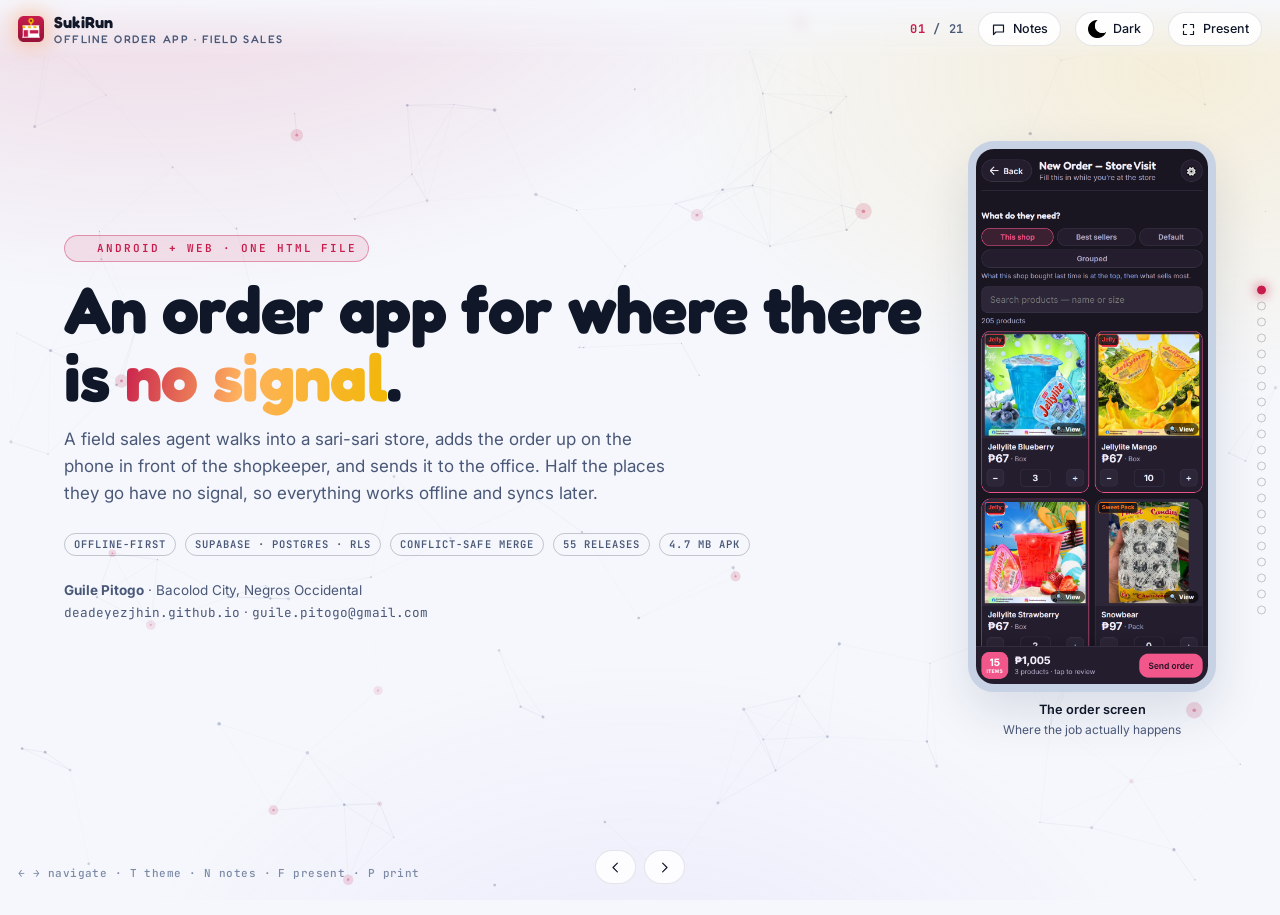
==== sukirun/index.html @ 6ae1b8cf "Add the SukiRun presentation at /sukirun/ 21 slides on the offline-first order app: the problem, eve" ====
<!DOCTYPE html>
<html lang="en" data-theme="dark">
<head>
<meta charset="utf-8">
<meta name="viewport" content="width=device-width, initial-scale=1">
<title>SukiRun — an order app for where there is no signal</title>
<meta name="description" content="An offline-first order-taking app for field sales agents: one HTML file, five roles, Postgres row-level security, conflict-safe sync and a signed Android build. Portfolio presentation by Guile Pitogo.">
<link rel="icon" href="assets/suki-icon.png">
<link rel="preconnect" href="https://fonts.googleapis.com">
<link rel="preconnect" href="https://fonts.gstatic.com" crossorigin>
<link href="https://fonts.googleapis.com/css2?family=Inter:wght@300;400;500;600;700;800&family=Fredoka:wght@400;500;600;700&family=JetBrains+Mono:wght@400;600&display=swap" rel="stylesheet">
<link rel="stylesheet" href="deck.css?v=4">
</head>
<body>

<canvas id="stars"></canvas>
<div class="bg-wash"></div>
<div class="progress" id="prog"></div>

<header class="topbar">
  <div class="brand">
    <img src="assets/suki-icon.png" alt="">
    <div>SukiRun<small>Offline order app · field sales</small></div>
  </div>
  <div class="spacer"></div>
  <span class="counter" id="counter"><b>01</b> / 21</span>
  <button class="btn" id="notesBtn" title="Toggle speaker notes (N)">
    <svg viewBox="0 0 24 24"><path d="M4 5h16v11H8l-4 4z"/></svg><span>Notes</span>
  </button>
  <button class="btn" id="themeBtn" title="Toggle light / dark (T)">
    <img class="icn tint" id="themeIcon" src="assets/sun.png" alt=""><span id="themeLabel">Light</span>
  </button>
  <button class="btn" id="fsBtn" title="Fullscreen (F)">
    <svg viewBox="0 0 24 24"><path d="M4 9V4h5M20 9V4h-5M4 15v5h5M20 15v5h-5"/></svg><span>Present</span>
  </button>
</header>

<nav class="rail" id="rail"></nav>

<div class="navarrows">
  <button class="btn" id="prevBtn"><svg viewBox="0 0 24 24"><path d="M15 5l-7 7 7 7"/></svg></button>
  <button class="btn" id="nextBtn"><svg viewBox="0 0 24 24"><path d="M9 5l7 7-7 7"/></svg></button>
</div>
<div class="hint">← → navigate · T theme · N notes · F present · P print</div>

<main class="deck" id="deck">

<!-- ═══════════ 01 · COVER ═══════════ -->
<section class="slide" data-title="Cover">
  <div class="wrap appsplit">
    <div>
      <span class="eyebrow"><img class="icn tint" style="width:13px;height:13px" src="assets/star.png" alt="">Android + Web · one HTML file</span>
      <h1>An order app for where there is <span class="grad">no signal</span>.</h1>
      <p class="sub" style="max-width:56ch">A field sales agent walks into a sari-sari store, adds the order up on the phone in front of the shopkeeper, and sends it to the office. Half the places they go have no signal, so everything works offline and syncs later.</p>
      <div class="cover-badges">
        <span class="pill">Offline-first</span>
        <span class="pill">Supabase · Postgres · RLS</span>
        <span class="pill">Conflict-safe merge</span>
        <span class="pill">55 releases</span>
        <span class="pill">4.7 MB APK</span>
      </div>
      <p class="sub" style="margin-top:24px;font-size:13.5px">
        <b>Guile Pitogo</b> · Bacolod City, Negros Occidental<br>
        <span class="mono">deadeyezjhin.github.io</span> · <span class="mono">guile.pitogo@gmail.com</span>
      </p>
    </div>
    <div class="shot">
      <div class="frame todo" data-shot="cover.png">assets/screens/<br>cover.png</div>
      <div class="cap"><b>The order screen</b>Where the job actually happens</div>
    </div>
  </div>
  <div class="speaker"><b>Speaker</b>Open on the problem, not the stack. The app is a calculator you can hand to a shopkeeper — everything technical exists to keep that one moment honest.</div>
</section>

<!-- ═══════════ 02 · AGENDA ═══════════ -->
<section class="slide" data-title="Agenda">
  <div class="wrap">
    <span class="eyebrow">What this covers</span>
    <h2>Twenty-one slides, three questions</h2>
    <p class="sub">What the work looked like before · what the app does about it · what it took to build.</p>
    <div class="grid g3">
      <div class="card"><div class="cardhead"><img class="icn mono" src="assets/info.png" alt=""><h3>The problem</h3></div>
        <ul class="clean">
          <li>Orders read off a phone and retyped by hand</li>
          <li>No signal in half the shops</li>
          <li>The total worked out twice, by two people</li>
        </ul></div>
      <div class="card"><div class="cardhead"><img class="icn mono" src="assets/lightning.png" alt=""><h3>The app, screen by screen</h3></div>
        <ul class="clean">
          <li>Taking an order, start to finish</li>
          <li>The paste that goes in the group chat</li>
          <li>Shops, the map, the day, the office</li>
        </ul></div>
      <div class="card"><div class="cardhead"><img class="icn mono" src="assets/gear.png" alt=""><h3>The engineering</h3></div>
        <ul class="clean">
          <li>Offline-first sync and conflict merge</li>
          <li>Roles enforced in the database, not the screen</li>
          <li>One HTML file to a signed APK</li>
          <li>What I chose <b>not</b> to build</li>
        </ul></div>
    </div>
  </div>
</section>

<!-- ═══════════ 03 · THE PROBLEM ═══════════ -->
<section class="slide" data-title="The problem">
  <div class="wrap">
    <span class="eyebrow">Before</span>
    <h2>The order was typed out <span class="grad">three times</span></h2>
    <p class="sub">A distributor in Bacolod City. Field agents visit sari-sari stores and take orders for noodles and confectionery.</p>
    <div class="grid g3">
      <div class="card"><div class="cardhead"><img class="icn mono" src="assets/cross.png" alt=""><h3>In the shop</h3></div>
        <p class="sub" style="margin:0">Items written in a notebook, the total worked out on a phone calculator. If the shopkeeper changed their mind, the whole column was added up again.</p></div>
      <div class="card"><div class="cardhead"><img class="icn mono" src="assets/cross.png" alt=""><h3>In the group chat</h3></div>
        <p class="sub" style="margin:0">The same order typed into Messenger, numbered by hand — <span class="mono">1. …</span>, <span class="mono">2. …</span> — while standing in the street.</p></div>
      <div class="card"><div class="cardhead"><img class="icn mono" src="assets/cross.png" alt=""><h3>At the warehouse</h3></div>
        <p class="sub" style="margin:0">Read off Messenger and retyped again to be picked and packed. Three chances for a number to change on the way.</p></div>
    </div>
    <div class="note" style="margin-top:16px">
      <b>The lesson that generalises:</b> anything that makes somebody redo work by hand is worth killing. That is the whole brief.
    </div>
  </div>
  <div class="speaker"><b>Speaker</b>Do not oversell this. The app did not replace a system — there was no system. It replaced a notebook and a calculator.</div>
</section>

<!-- ═══════════ 04 · WHAT IT IS ═══════════ -->
<section class="slide" data-title="What it is">
  <div class="wrap appsplit">
    <div>
      <span class="eyebrow">Shape of the thing</span>
      <h2>One HTML file, two runtimes, five roles</h2>
      <div class="grid g2" style="margin-top:14px">
        <div class="card"><div class="cardhead"><img class="icn mono" src="assets/layer-up.png" alt=""><h3>One file, two runtimes</h3></div>
          <ul class="clean">
            <li>Markup, styles, logic and product photographs inlined into a single HTML document by a Python build script</li>
            <li>No framework, no bundler, no runtime dependency</li>
            <li><b>Android</b> — that file in a WebView wrapper, signed, 4.7 MB</li>
            <li><b>Browser</b> — the office opens the same build on a desktop</li>
          </ul></div>
        <div class="card"><div class="cardhead"><img class="icn mono" src="assets/crown.png" alt=""><h3>Five roles, one account</h3></div>
          <ul class="clean">
            <li>Field Agent — visits shops, takes orders</li>
            <li>Store owner — orders directly</li>
            <li>Admin / Secretary — reviews, calls, confirms</li>
            <li>Warehouse — products, prices, pictures</li>
            <li>Delivery — packs and delivers</li>
          </ul></div>
      </div>
    </div>
    <div class="shot">
      <div class="frame todo" data-shot="roles.png">assets/screens/<br>roles.png</div>
      <div class="cap"><b>The door</b>What the account is allowed to be</div>
    </div>
  </div>
</section>

<!-- ═══════════ 05 · PICK THE PRODUCTS ═══════════ -->
<section class="slide" data-title="Pick the products">
  <div class="wrap appsplit">
    <div>
      <span class="eyebrow">Step one</span>
      <h2>Pick the products</h2>
      <p class="sub" style="max-width:60ch">Two hundred products, a photograph on every card, and a running total that never leaves the bottom of the screen. The phone is often in the shopkeeper's hands, so the grid has to be readable by someone who has never seen the app.</p>
      <ul class="clean" style="margin-top:6px">
        <li><b>This shop</b> puts what they bought last time at the top — then <b>Best sellers</b>, <b>Grouped</b>, <b>Default</b>, and a search box.</li>
        <li>Type a quantity or tap <span class="mono">−</span> / <span class="mono">+</span>. A redraw never steals the keyboard mid-entry.</li>
        <li>The form is <b>blank every time</b>. Nothing carries over from the last shop, because a shopkeeper must never see another shop's order.</li>
        <li>A price the office changes while the form is open updates the card <b>and</b> says so at the top. Typed quantities survive.</li>
      </ul>
    </div>
    <div class="shot">
      <div class="frame todo" data-shot="order-form.png">assets/screens/<br>order-form.png</div>
      <div class="cap"><b>New Order — Store Visit</b>Photo grid, typed quantities</div>
    </div>
  </div>
  <div class="speaker"><b>Speaker</b>Anyone can add a cart to a page. The interesting work is what happens when the data moves while a stranger is holding the phone.</div>
</section>

<!-- ═══════════ 06 · THE BASKET ═══════════ -->
<section class="slide" data-title="The basket">
  <div class="wrap appsplit">
    <div>
      <span class="eyebrow">Step two</span>
      <h2>Check the basket</h2>
      <p class="sub" style="max-width:60ch">The running-total bar opens the basket. Every line is editable without leaving it, and each line carries its own unit.</p>
      <ul class="clean" style="margin-top:6px">
        <li><b>Sold as</b> — the same product by piece, pack, box or case. The unit and the price are frozen onto the line, so a price list rewritten next month cannot rewrite what a shopkeeper agreed to today.</li>
        <li>Quantities change in place; only the numbers refresh, so the list never jumps under a thumb.</li>
        <li>Three ways out: <b>Send order to office</b>, <b>Keep adding</b>, or <b>Copy order summary</b> — with the paste number beside it.</li>
      </ul>
    </div>
    <div class="shot">
      <div class="frame todo" data-shot="cart.png">assets/screens/<br>cart.png</div>
      <div class="cap"><b>Your order</b>Every line editable, each with its own unit</div>
    </div>
  </div>
</section>

<!-- ═══════════ 07 · SEND OR COPY ═══════════ -->
<section class="slide" data-title="Send or copy">
  <div class="wrap appsplit">
    <div>
      <span class="eyebrow">Step three</span>
      <h2>Send it, or copy it, or both</h2>
      <p class="sub" style="max-width:60ch">The summary, then the shop's details, then the way out. The order comes first and the paperwork comes after — the form used to open on five empty boxes, with the thing you are actually doing underneath them.</p>
      <ul class="clean" style="margin-top:6px">
        <li><b>Send order to office</b> writes it locally first and queues it. A dead zone never costs an order.</li>
        <li>Send with a detail missing and the form glides down and puts that box in the middle of the screen, instead of jumping.</li>
        <li><b>Nothing is silent.</b> Walk away half-done and an amber card follows you onto every screen, naming the shop, until you send it, clear it, or throw it away.</li>
      </ul>
    </div>
    <div class="shot">
      <div class="frame todo" data-shot="summary.png">assets/screens/<br>summary.png</div>
      <div class="cap"><b>Order summary</b>Then the shop details, then out</div>
    </div>
  </div>
</section>

<!-- ═══════════ 08 · THE PASTE ═══════════ -->
<section class="slide" data-title="The paste">
  <div class="wrap">
    <span class="eyebrow">The feature that gets used most</span>
    <h2>The paste <span class="grad">is</span> the product</h2>
    <p class="sub">What actually leaves the app is a Messenger message. Some agents never press Send at all — they add the order up, copy it, paste it in the group chat, and that was the visit. So the copied text is a designed artefact, not a debug dump.</p>
    <div class="grid g2">
      <div class="card">
        <div class="cardhead"><img class="icn mono" src="assets/star.png" alt=""><h3>What Copy summary produces</h3></div>
<pre class="mono" style="margin:0;font-size:12.4px;line-height:1.65;white-space:pre-wrap;color:var(--text)">3. Aling Nena Store
Contact: Nena Santos (09XX XXX XXXX)
Address: Purok 3, Barangay Alijis — beside the chapel

Misua 45g x3 Pack = ₱153
Taochiam 45g x3 Pack = ₱153
Molo Taochiam x10 Pack = ₱240
TOTAL: ₱546</pre>
      </div>
      <div class="card"><div class="cardhead"><img class="icn mono" src="assets/gear.png" alt=""><h3>Three decisions in that block</h3></div>
        <ul class="clean">
          <li><b>No map link.</b> A <span class="mono">maps.google.com</span> URL unfurls in Messenger into a preview card that buries the order it was attached to. Removed after watching it happen.</li>
          <li><b>The leading number.</b> The group chat numbers orders by hand; on a phone that means scrolling the message box back to the top after pasting. The app types it, with a <span class="mono">‹ 3 ›</span> stepper beside the button.</li>
          <li><b>One generator.</b> Every copy, share and report path runs through the same function, so two screens can never drift apart.</li>
        </ul></div>
    </div>
  </div>
  <div class="speaker"><b>Speaker</b>The number is stored on the phone only — never synced, never sent to the office. It is where this phone got to today, not a fact about the order.</div>
</section>

<!-- ═══════════ 09 · OFFLINE ═══════════ -->
<section class="slide" data-title="Offline-first">
  <div class="wrap">
    <span class="eyebrow">The hard part</span>
    <h2>Offline-first, not offline-tolerant</h2>
    <p class="sub">Every write lands on the phone first and is queued. The network is an optimisation, never a precondition.</p>
    <div class="grid g4">
      <div class="card tight"><div class="kpi acc">1</div><div class="lbl">Write hits local storage — the order exists</div></div>
      <div class="card tight"><div class="kpi acc">2</div><div class="lbl">Queued as dirty, with a badge saying what is waiting</div></div>
      <div class="card tight"><div class="kpi acc">3</div><div class="lbl">Signal returns → push over Supabase RPCs</div></div>
      <div class="card tight"><div class="kpi acc">4</div><div class="lbl">Pull merges what other phones did meanwhile</div></div>
    </div>
    <div class="grid g3" style="margin-top:14px">
      <div class="card"><div class="cardhead"><img class="icn mono" src="assets/padlock.png" alt=""><h3>What is stored where</h3></div>
        <ul class="clean">
          <li><b>localStorage</b> — orders, shops, prices, settings</li>
          <li><b>IndexedDB</b> — photographs and map tiles, because they would blow the 5 MB quota in a week</li>
          <li><b>Supabase Storage</b> — shop pictures that need to reach other phones</li>
        </ul></div>
      <div class="card"><div class="cardhead"><img class="icn mono" src="assets/stopwatch.png" alt=""><h3>What works with no signal</h3></div>
        <ul class="clean">
          <li>The whole catalogue, with photographs</li>
          <li>Taking, editing and copying an order</li>
          <li>The map, from cached tiles</li>
          <li>Nearest shops, from GPS alone</li>
        </ul></div>
      <div class="card"><div class="cardhead"><img class="icn mono" src="assets/warning.png" alt=""><h3>The honest counter</h3></div>
        <p class="sub" style="margin:0">"Waiting to send" counts what is <b>genuinely unsent from this phone</b> — not the queue length. A shop pulled down from the office was being re-queued to push straight back, and the badge read "40 waiting" on a phone with nothing of its own to send.</p></div>
    </div>
  </div>
</section>

<!-- ═══════════ 10 · MERGE ═══════════ -->
<section class="slide" data-title="Merge, not overwrite">
  <div class="wrap">
    <span class="eyebrow">Two phones, one row</span>
    <h2>Per-row merge, not last-write-wins</h2>
    <p class="sub">Four people, four phones, everyone offline at different times. Last-write-wins silently destroys a colleague's work, and nobody finds out until a delivery goes to the wrong address.</p>
    <div class="grid g3">
      <div class="card"><div class="cardhead"><img class="icn mono" src="assets/multi-star.png" alt=""><h3>Field-level rules</h3></div>
        <p class="sub" style="margin:0">A merge decides per field, not per row. The office wins on names, pins and shop details; the phone wins on what it typed. Payments are merged server-side, so two phones recording against one order cannot lose one.</p></div>
      <div class="card"><div class="cardhead"><img class="icn mono" src="assets/encrypted.png" alt=""><h3>Tombstones</h3></div>
        <p class="sub" style="margin:0">A deleted order, shop or product leaves a marker so the deletion actually propagates. A tombstone for something a phone has never seen is still remembered — otherwise the row arrives later and comes back from the dead.</p></div>
      <div class="card"><div class="cardhead"><img class="icn mono" src="assets/defence.png" alt=""><h3>A versioned repair</h3></div>
        <p class="sub" style="margin:0">The merge rules carry a <span class="mono">REPAIR_ID</span>. Change them in a way that could have dropped data and the id is bumped, so a phone that already lost rows re-asks the office <b>once</b> — instead of never asking again.</p></div>
    </div>
    <div class="note" style="margin-top:16px">
      <b>Why it is written down:</b> these people know each other socially. Deleting a friend's real work is worse than a bug.
    </div>
  </div>
  <div class="speaker"><b>Speaker</b>If a recruiter asks one technical question about this project, it will be this slide. Be ready to talk through a concrete conflict.</div>
</section>

<!-- ═══════════ 11 · ROLES AND ACCESS ═══════════ -->
<section class="slide" data-title="Roles and access">
  <div class="wrap appsplit">
    <div>
      <span class="eyebrow">Access</span>
      <h2>Enforced in the database, not the screen</h2>
      <p class="sub" style="max-width:60ch">Every staff phone holds a copy of the company's orders and shops. Hiding a card is not security, so the rules live in Postgres.</p>
      <div class="grid g2" style="margin-top:12px">
        <div class="card"><div class="cardhead"><img class="icn mono" src="assets/padlock.png" alt=""><h3>How</h3></div>
          <ul class="clean">
            <li>Row-level security on <b>all eight tables</b></li>
            <li>Every write goes through a <span class="mono">security definer</span> function — 29 of them; no table is writable directly</li>
            <li>An optional 4-digit PIN on the Admin door</li>
            <li>An on/off switch per person, so a lost phone stops reaching the shared list</li>
          </ul></div>
        <div class="card"><div class="cardhead"><img class="icn mono" src="assets/info.png" alt=""><h3>Who sees what</h3></div>
          <ul class="clean">
            <li><b>Agent</b> — their own orders and their own book of shops</li>
            <li><b>Store owner</b> — their own orders, nothing else</li>
            <li><b>Warehouse</b> — prices, pictures, groups. No Admin.</li>
            <li><b>Admin</b> — everything, including roles</li>
          </ul></div>
      </div>
    </div>
    <div class="shot">
      <div class="frame todo" data-shot="settings.png">assets/screens/<br>settings.png</div>
      <div class="cap"><b>Settings</b>The shared list, the account, the PIN</div>
    </div>
  </div>
</section>

<!-- ═══════════ 12 · THE CATALOGUE ═══════════ -->
<section class="slide" data-title="The catalogue">
  <div class="wrap">
    <span class="eyebrow">Products</span>
    <h2>Two hundred products, and the price you agreed</h2>
    <div class="grid g3">
      <div class="card tight"><div class="kpi acc">200+</div><div class="lbl">Products in the live catalogue</div></div>
      <div class="card tight"><div class="kpi acc">76</div><div class="lbl">With photographs, inside the APK</div></div>
      <div class="card tight"><div class="kpi acc">4</div><div class="lbl">Ways to sell one product: piece · pack · box · case</div></div>
    </div>
    <div class="grid g2" style="margin-top:14px">
      <div class="card"><div class="cardhead"><img class="icn mono" src="assets/fire.png" alt=""><h3>The price is frozen onto the line</h3></div>
        <p class="sub" style="margin:0">The unit and the price travel with the order line, not with the product. The office can rewrite the price list next month and it cannot rewrite what a shopkeeper agreed to today. That is one line of thought and about forty of code, and it is the difference between a catalogue and a record.</p></div>
      <div class="card"><div class="cardhead"><img class="icn mono" src="assets/layer-up.png" alt=""><h3>Keeping it true</h3></div>
        <ul class="clean">
          <li>Prices published from the office and pulled by every phone</li>
          <li>Groups and folders, hidden products, delete and bring back</li>
          <li>A hidden or deleted product already on an unsent order stays, and is marked</li>
          <li>Removals travel to other phones as tombstones</li>
        </ul></div>
    </div>
  </div>
</section>

<!-- ═══════════ 13 · SHOPS ═══════════ -->
<section class="slide" data-title="Shops and visits">
  <div class="wrap appsplit">
    <div>
      <span class="eyebrow">The round</span>
      <h2>Who has gone quiet</h2>
      <p class="sub" style="max-width:60ch">Every shop carries its owner, contact, address, landmark, GPS pin, photograph, order history and running balance. Added on one phone, visible on all of them.</p>
      <ul class="clean" style="margin-top:6px">
        <li><b>Due for a visit</b> — a shop nobody has ordered from, or marked visited, in N days. The threshold is the agent's to set.</li>
        <li>A blue strip for the agent, a count for the office. The reminder belongs to whoever does the walking.</li>
        <li><b>I already visited</b> closes the loop without needing an order — a visit that sold nothing is still a visit.</li>
        <li>Sort A–Z or by <b>Nearest</b>, which works from GPS alone with no signal at all.</li>
      </ul>
    </div>
    <div class="shot">
      <div class="frame todo" data-shot="stores.png">assets/screens/<br>stores.png</div>
      <div class="cap"><b>Stores</b>The round, and who is overdue</div>
    </div>
  </div>
</section>

<!-- ═══════════ 14 · THE MAP ═══════════ -->
<section class="slide" data-title="The map">
  <div class="wrap appsplit">
    <div>
      <span class="eyebrow">Offline</span>
      <h2>A map that still draws with no signal</h2>
      <p class="sub" style="max-width:60ch">MapLibre GL over OpenFreeMap tiles, with the tiles cached into IndexedDB as they are fetched. Once an area has been seen, it keeps working in the dead zones.</p>
      <ul class="clean" style="margin-top:6px">
        <li>Pin a shop from the Stores tab or while taking the order; correct the pin later.</li>
        <li>Overdue shops carry a different pin, so the round can be planned by looking.</li>
        <li>No map link ever goes into the copied order — in Messenger it unfurls into a card that buries the order.</li>
        <li>Nearest-shops is computed from raw GPS, so it answers even when nothing will load.</li>
      </ul>
    </div>
    <div class="shot">
      <div class="frame todo" data-shot="map.png">assets/screens/<br>map.png</div>
      <div class="cap"><b>Stores map</b>Cached tiles, pinned shops</div>
    </div>
  </div>
</section>

<!-- ═══════════ 15 · THE DAY ═══════════ -->
<section class="slide" data-title="The day">
  <div class="wrap appsplit">
    <div>
      <span class="eyebrow">My profile</span>
      <h2>What the day came to</h2>
      <p class="sub" style="max-width:60ch">The count, the money, the month against the target. This is the screen an agent actually checks — and the one that decided several features would never be built.</p>
      <ul class="clean" style="margin-top:6px">
        <li><b>Only orders that were sent count</b>, and the screen says so. A copied-but-unsent order was the visit, but it was not a sale.</li>
        <li>The monthly target is set by the office in Admin → Team, and shown as progress, not as a scolding.</li>
        <li>A one-line strip of the same figures sits halfway down the order form, so the day is visible without leaving the shop.</li>
      </ul>
    </div>
    <div class="shot">
      <div class="frame todo" data-shot="profile.png">assets/screens/<br>profile.png</div>
      <div class="cap"><b>My profile</b>Today, this month, the target</div>
    </div>
  </div>
</section>

<!-- ═══════════ 16 · THE OFFICE ═══════════ -->
<section class="slide" data-title="The office">
  <div class="wrap appsplit wide">
    <div>
      <span class="eyebrow">The other end, on a desktop</span>
      <h2>The office, the warehouse and the van</h2>
      <p class="sub" style="max-width:58ch">The same build, opened in a browser instead of wrapped in an APK. The office IS the warehouse here — Mark as Packed and Mark as Delivered sit on this screen as well as on the delivery phone, through one shared code path.</p>
      <div class="card" style="margin-top:12px"><div class="cardhead"><img class="icn mono" src="assets/gear.png" alt=""><h3>The list</h3></div>
        <p class="sub" style="margin:0">Search, date window, sort and whose-orders — applied <b>before</b> the four figures at the top, so they always describe what is on screen. Status ladder Sent → Confirmed → Packed → Delivered.</p></div>
      <div class="card" style="margin-top:10px"><div class="cardhead"><img class="icn mono" src="assets/defence.png" alt=""><h3>Undo is not cancel</h3></div>
        <p class="sub" style="margin:0">Taking a status back reads the step to return to out of the recorded stamps — not a fixed ladder — and writes itself into the timeline. Nothing rolls back silently.</p></div>
      <div class="card" style="margin-top:10px"><div class="cardhead"><img class="icn mono" src="assets/check.png" alt=""><h3>What changed, not who</h3></div>
        <p class="sub" style="margin:0">Editing an order records <b>what</b> changed. "Somebody edited this" is the least useful half of the answer when the office is about to ring the number on it.</p></div>
    </div>
    <div class="shot wide">
      <div class="frame todo" data-shot="admin-orders.png">assets/screens/<br>admin-orders.png</div>
      <div class="cap"><b>Admin → Orders</b>The office screen, on a desktop</div>
    </div>
  </div>
</section>

<!-- ═══════════ 17 · SHIPPING ═══════════ -->
<section class="slide" data-title="Shipping it">
  <div class="wrap">
    <span class="eyebrow">From source to a phone in a shop</span>
    <h2>Shipping it</h2>
    <div class="grid g4">
      <div class="card tight"><div class="kpi acc">1</div><div class="lbl"><span class="mono">build.py</span> inlines styles, logic and photographs into one HTML file</div></div>
      <div class="card tight"><div class="kpi acc">2</div><div class="lbl"><span class="mono">build_apk.py</span> compiles, dexes, aligns and signs the APK</div></div>
      <div class="card tight"><div class="kpi acc">3</div><div class="lbl"><span class="mono">release.py</span> writes <span class="mono">update.json</span> with the version, size and SHA-256</div></div>
      <div class="card tight"><div class="kpi acc">4</div><div class="lbl">Published to GitHub Releases — the address every phone checks</div></div>
    </div>
    <div class="grid g2" style="margin-top:14px">
      <div class="card"><div class="cardhead"><img class="icn mono" src="assets/badge.png" alt=""><h3>How a phone updates itself</h3></div>
        <p class="sub" style="margin:0">The app reads <span class="mono">update.json</span> from <span class="mono">/releases/latest/download/</span>, compares the version code against its own and offers the download. That URL is baked into the APK once and never changes, because GitHub keeps <span class="mono">latest</span> pointing at the newest release forever.</p></div>
      <div class="card"><div class="cardhead"><img class="icn mono" src="assets/warning.png" alt=""><h3>The rule that had to be learned</h3></div>
        <p class="sub" style="margin:0"><span class="mono">update.json</span> carries one release's notes. A phone that skipped the version before this one is told nothing about it — so when the previous release may not be installed yet, its notes are merged in before uploading. Missed three times before it was written down.</p></div>
    </div>
  </div>
</section>

<!-- ═══════════ 18 · NOT BUILT ═══════════ -->
<section class="slide" data-title="What I did not build">
  <div class="wrap">
    <span class="eyebrow">The slide I am proudest of</span>
    <h2>What I chose <span class="grad">not</span> to build</h2>
    <p class="sub">Every one of these was asked for, or was obviously next. Each was measured against the real data first, and each would have drawn an empty screen.</p>
    <div class="grid g3">
      <div class="card"><div class="cardhead"><img class="icn mono" src="assets/cross.png" alt=""><h3>Killed by the numbers</h3></div>
        <ul class="clean">
          <li>The delivery map</li>
          <li>Money owed, as a screen of its own</li>
          <li>Anything after "packed"</li>
          <li>Reports for the boss</li>
          <li>Undo sending an order</li>
          <li>Discounts and free items</li>
        </ul></div>
      <div class="card"><div class="cardhead"><img class="icn mono" src="assets/info.png" alt=""><h3>Parked with a reason</h3></div>
        <p class="sub" style="margin:0 0 8px"><b>Push notifications.</b> They need Firebase Cloud Messaging plus something server-side to send them. The wrapper has no Firebase and the app has no realtime — measured, not guessed. A phase of its own.</p>
        <p class="sub" style="margin:0">What ships instead: the app checks on open and puts a count on the tab. "3 new."</p></div>
      <div class="card"><div class="cardhead"><img class="icn mono" src="assets/crown.png" alt=""><h3>Why this matters</h3></div>
        <p class="sub" style="margin:0">Four people use this app. A feature that only pays off once everybody is on it does not pay off. Each parked idea is recorded with <b>the number that parked it</b> — not with a shrug — so the argument does not have to be had twice.</p></div>
    </div>
  </div>
  <div class="speaker"><b>Speaker</b>This is the answer to "how do you decide what to build?" — measure first, and write the number down next to the decision.</div>
</section>

<!-- ═══════════ 19 · NUMBERS ═══════════ -->
<section class="slide" data-title="By the numbers">
  <div class="wrap">
    <span class="eyebrow">Measured, not remembered</span>
    <h2>By the numbers</h2>
    <div class="grid g4">
      <div class="card tight"><div class="kpi acc">13,500</div><div class="lbl">Lines of JavaScript · 513 functions</div></div>
      <div class="card tight"><div class="kpi acc">3,900</div><div class="lbl">Lines of PostgreSQL across 24 migrations</div></div>
      <div class="card tight"><div class="kpi acc">8 / 29</div><div class="lbl">Tables and functions · RLS on every table</div></div>
      <div class="card tight"><div class="kpi acc">55</div><div class="lbl">Releases, each one installed by hand</div></div>
    </div>
    <div class="grid g4" style="margin-top:14px">
      <div class="card tight"><div class="kpi">4.7 MB</div><div class="lbl">Signed APK, photographs included</div></div>
      <div class="card tight"><div class="kpi">200+</div><div class="lbl">Products in the catalogue</div></div>
      <div class="card tight"><div class="kpi">0</div><div class="lbl">Frameworks · 0 build step for the app itself</div></div>
      <div class="card tight"><div class="kpi">₱0</div><div class="lbl">Running cost — free tiers throughout</div></div>
    </div>
  </div>
</section>

<!-- ═══════════ 20 · STACK ═══════════ -->
<section class="slide" data-title="Stack">
  <div class="wrap">
    <span class="eyebrow">What it is made of</span>
    <h2>Stack</h2>
    <div class="grid g3">
      <div class="card"><div class="cardhead"><img class="icn mono" src="assets/layer-up.png" alt=""><h3>Front end</h3></div>
        <ul class="clean">
          <li>Vanilla JavaScript — no framework, no bundler</li>
          <li>CSS custom properties, light and dark</li>
          <li>IndexedDB for photographs and map tiles</li>
          <li>MapLibre GL · OpenFreeMap</li>
        </ul></div>
      <div class="card"><div class="cardhead"><img class="icn mono" src="assets/encrypted.png" alt=""><h3>Back end</h3></div>
        <ul class="clean">
          <li>Supabase — Postgres, Auth, Storage</li>
          <li>Row-level security on every table</li>
          <li>29 <span class="mono">security definer</span> functions</li>
          <li>24 hand-written SQL migrations</li>
        </ul></div>
      <div class="card"><div class="cardhead"><img class="icn mono" src="assets/gear.png" alt=""><h3>Build and ship</h3></div>
        <ul class="clean">
          <li>Python build, catalogue and release tooling</li>
          <li>Android WebView wrapper · <span class="mono">aapt2</span> · <span class="mono">d8</span> · <span class="mono">apksigner</span></li>
          <li>Git · GitHub Releases as the update channel</li>
        </ul></div>
    </div>
  </div>
</section>

<!-- ═══════════ 21 · THANK YOU ═══════════ -->
<section class="slide" data-title="Thank you">
  <div class="wrap" style="display:flex;flex-direction:column;justify-content:center;min-height:calc(100vh - 170px)">
    <span class="eyebrow"><img class="icn tint" style="width:13px;height:13px" src="assets/star.png" alt="">SukiRun</span>
    <h1>Built for four people, <span class="grad">properly</span>.</h1>
    <p class="sub" style="max-width:62ch">No framework, no server, no signal required. The interesting constraints were not technical — they were a phone in a stranger's hand and four colleagues who know each other.</p>
    <div class="grid g3" style="margin-top:22px">
      <div class="card"><div class="cardhead"><h3>Guile Pitogo</h3></div>
        <ul class="clean">
          <li>Bacolod City, Negros Occidental</li>
          <li><span class="mono">guile.pitogo@gmail.com</span></li>
          <li><span class="mono">0968 766 7688</span></li>
        </ul></div>
      <div class="card"><div class="cardhead"><h3>More work</h3></div>
        <ul class="clean">
          <li><span class="mono">deadeyezjhin.github.io</span></li>
          <li>Kokoro SRT Studio — browser TTS with word-level captions</li>
          <li>Shindo Thumbnail Maker</li>
        </ul></div>
      <div class="card"><div class="cardhead"><h3>Also</h3></div>
        <ul class="clean">
          <li>Two independent networks, designed and remotely run</li>
          <li>pfSense · OpenWrt · VLANs · FQ-CoDel</li>
          <li>YouTube — 15,000+ subscribers</li>
        </ul></div>
    </div>
    <p class="sub" style="margin-top:18px;font-size:12.5px;color:var(--dim)">
      Screenshots use invented shops and orders. No real customer, shop or total appears in this deck.
    </p>
  </div>
</section>

</main>

<script src="deck.js?v=4"></script>
</body>
</html>
---- sukirun/deck.css ----
/* ============================================================
   THEME TOKENS
   ============================================================ */
:root{
  --accent:#FF4D7E;          /* SukiRun rose, lifted for the dark theme */
  --accent-2:#F2B705;        /* the app's gold */
  --good:#34D399;
  --bad:#F87171;
  --warn:#FBBF24;
  --violet:#A78BFA;
  --radius:16px;
  --mono:'JetBrains Mono',ui-monospace,SFMono-Regular,Menlo,Consolas,monospace;
  --sans:'Inter',system-ui,-apple-system,'Segoe UI',Roboto,sans-serif;
  --display:'Fredoka','Inter',system-ui,sans-serif;   /* the app's own display face */
}
:root[data-theme="dark"]{
  --bg:#05070f;
  --bg-2:#0a0f1e;
  --panel:rgba(18,24,42,.72);
  --panel-solid:#121828;
  --panel-2:rgba(255,255,255,.04);
  --stroke:rgba(255,255,255,.10);
  --stroke-strong:rgba(255,255,255,.20);
  --text:#E8EEFF;
  --muted:#93A1BF;
  --dim:#5F6E8C;
  --node:#131A2C;
  --node-line:#2A3652;
  --star:#DEE5F3;
  --shadow:0 24px 60px rgba(0,0,0,.55);
  --glow:0 0 0 1px rgba(255,77,126,.25), 0 12px 40px rgba(255,77,126,.10);
}
:root[data-theme="light"]{
  --bg:#F5F7FC;
  --bg-2:#EAEFF9;
  --panel:rgba(255,255,255,.86);
  --panel-solid:#ffffff;
  --panel-2:rgba(15,23,42,.03);
  --stroke:rgba(15,23,42,.10);
  --stroke-strong:rgba(15,23,42,.22);
  --text:#0F1729;
  --muted:#4A5878;
  --dim:#7C8AA6;
  --node:#FFFFFF;
  --node-line:#C7D2E5;
  --star:#5B6B8C;
  --shadow:0 20px 50px rgba(20,32,64,.12);
  --glow:0 0 0 1px rgba(200,29,76,.20), 0 12px 36px rgba(200,29,76,.10);
  --accent:#C81D4C;          /* the app's --primary, exactly */
}
*{box-sizing:border-box}
html,body{height:100%}
body{
  margin:0;background:var(--bg);color:var(--text);font-family:var(--sans);
  overflow:hidden;-webkit-font-smoothing:antialiased;
  transition:background .35s ease,color .35s ease;
}
#stars{position:fixed;inset:0;z-index:0;pointer-events:none}
.bg-wash{
  position:fixed;inset:0;z-index:0;pointer-events:none;
  background:
    radial-gradient(1100px 620px at 12% -10%, color-mix(in srgb,var(--accent) 16%, transparent), transparent 62%),
    radial-gradient(900px 560px at 92% 8%, color-mix(in srgb,var(--accent-2) 14%, transparent), transparent 60%),
    radial-gradient(900px 700px at 50% 120%, color-mix(in srgb,var(--violet) 12%, transparent), transparent 60%);
}

/* ============================================================
   CHROME
   ============================================================ */
.topbar{
  position:fixed;top:0;left:0;right:0;height:58px;z-index:40;
  display:flex;align-items:center;gap:14px;padding:0 18px;
  background:linear-gradient(to bottom,color-mix(in srgb,var(--bg) 92%,transparent),transparent);
  backdrop-filter:blur(6px);
}
.brand{display:flex;align-items:center;gap:10px;font-weight:700;letter-spacing:.2px}
.brand img{width:26px;height:26px;filter:drop-shadow(0 0 12px rgba(255,122,24,.55))}
.brand small{display:block;font-weight:500;font-size:11px;color:var(--muted);letter-spacing:.14em;text-transform:uppercase}
.spacer{flex:1}
.btn{
  display:inline-flex;align-items:center;gap:7px;height:34px;padding:0 12px;
  border:1px solid var(--stroke);border-radius:999px;background:var(--panel);
  color:var(--text);font:500 12.5px/1 var(--sans);cursor:pointer;
  backdrop-filter:blur(10px);transition:.18s;white-space:nowrap;
}
.btn:hover{border-color:var(--accent);color:var(--accent);transform:translateY(-1px)}
.btn svg{width:15px;height:15px;fill:none;stroke:currentColor;stroke-width:1.9;stroke-linecap:round;stroke-linejoin:round}
.counter{font:600 12px/1 var(--mono);color:var(--muted);letter-spacing:.06em}
.counter b{color:var(--accent)}

.progress{position:fixed;top:0;left:0;height:2px;background:linear-gradient(90deg,var(--accent),var(--accent-2));z-index:60;width:0;transition:width .35s cubic-bezier(.2,.9,.2,1)}

/* dot rail */
.rail{position:fixed;right:14px;top:50%;transform:translateY(-50%);z-index:40;display:flex;flex-direction:column;gap:7px}
.rail button{
  width:9px;height:9px;border-radius:50%;border:1px solid var(--stroke-strong);
  background:transparent;cursor:pointer;padding:0;transition:.2s;position:relative;
}
.rail button:hover{border-color:var(--accent);transform:scale(1.35)}
.rail button.on{background:var(--accent);border-color:var(--accent);box-shadow:0 0 12px var(--accent)}
.rail button::after{
  content:attr(data-t);position:absolute;right:18px;top:50%;transform:translateY(-50%) translateX(6px);
  background:var(--panel-solid);border:1px solid var(--stroke);color:var(--text);
  padding:4px 9px;border-radius:8px;font:500 11px var(--sans);white-space:nowrap;opacity:0;pointer-events:none;transition:.18s;
  box-shadow:var(--shadow);
}
.rail button:hover::after{opacity:1;transform:translateY(-50%) translateX(0)}

.navarrows{position:fixed;bottom:16px;left:50%;transform:translateX(-50%);z-index:40;display:flex;gap:8px;align-items:center}
.hint{position:fixed;bottom:20px;left:18px;z-index:40;font:500 11px var(--mono);color:var(--dim);letter-spacing:.04em}

/* ============================================================
   SLIDES
   ============================================================ */
.deck{position:relative;z-index:10;height:100%}
.slide{
  position:absolute;inset:0;padding:74px 5vw 66px;overflow-y:auto;overflow-x:hidden;
  opacity:0;visibility:hidden;transform:translateY(22px) scale(.985);
  transition:opacity .42s ease,transform .42s cubic-bezier(.2,.9,.2,1),visibility .42s;
  scrollbar-width:thin;scrollbar-color:var(--stroke-strong) transparent;
}
.slide::-webkit-scrollbar{width:8px}
.slide::-webkit-scrollbar-thumb{background:var(--stroke-strong);border-radius:9px}
.slide.on{opacity:1;visibility:visible;transform:none}
.wrap{max-width:1280px;margin:0 auto}
.eyebrow{
  display:inline-flex;align-items:center;gap:8px;font:600 11px/1 var(--mono);
  letter-spacing:.18em;text-transform:uppercase;color:var(--accent);
  border:1px solid color-mix(in srgb,var(--accent) 40%,transparent);
  background:color-mix(in srgb,var(--accent) 10%,transparent);
  padding:6px 11px;border-radius:999px;margin-bottom:14px;
}
h1{font-size:clamp(34px,5.4vw,66px);line-height:1.03;margin:0 0 14px;font-weight:800;letter-spacing:-.025em}
h2{font-size:clamp(24px,3.1vw,40px);line-height:1.1;margin:0 0 8px;font-weight:750;letter-spacing:-.02em}
h3{font-size:15.5px;margin:0 0 8px;font-weight:700;letter-spacing:-.01em}
.sub{color:var(--muted);font-size:clamp(13.5px,1.35vw,17px);line-height:1.6;max-width:78ch;margin:0 0 22px}
.grad{background:linear-gradient(100deg,var(--accent),#FFB25E 45%,var(--accent-2));-webkit-background-clip:text;background-clip:text;color:transparent}

.card{
  background:var(--panel);border:1px solid var(--stroke);border-radius:var(--radius);
  padding:16px 18px;backdrop-filter:blur(14px);box-shadow:var(--shadow);
}
.card.tight{padding:13px 14px}
.grid{display:grid;gap:14px}
.g2{grid-template-columns:repeat(2,minmax(0,1fr))}
.g3{grid-template-columns:repeat(3,minmax(0,1fr))}
.g4{grid-template-columns:repeat(4,minmax(0,1fr))}
@media(max-width:1000px){.g3,.g4{grid-template-columns:repeat(2,minmax(0,1fr))}}
@media(max-width:680px){.g2,.g3,.g4{grid-template-columns:1fr}}

.kpi{font:800 clamp(24px,3.4vw,40px)/1 var(--sans);letter-spacing:-.03em}
.kpi.good{color:var(--good)} .kpi.bad{color:var(--bad)} .kpi.acc{color:var(--accent)}
.lbl{font:600 10.5px/1.3 var(--mono);letter-spacing:.14em;text-transform:uppercase;color:var(--dim);margin-top:7px}

ul.clean{margin:0;padding:0;list-style:none}
ul.clean li{position:relative;padding-left:20px;margin:7px 0;font-size:13.6px;line-height:1.55;color:var(--muted)}
ul.clean li::before{content:"";position:absolute;left:3px;top:8px;width:6px;height:6px;border-radius:2px;background:var(--accent);transform:rotate(45deg)}
ul.clean li b,ul.clean li strong{color:var(--text);font-weight:650}
ul.yes li::before{background:var(--good)}
ul.no  li::before{background:var(--bad)}
ul.warn li::before{background:var(--warn)}

.pill{display:inline-flex;align-items:center;gap:6px;font:600 10.5px/1 var(--mono);letter-spacing:.1em;text-transform:uppercase;padding:5px 9px;border-radius:999px;border:1px solid var(--stroke-strong);color:var(--muted)}
.pill.good{color:var(--good);border-color:color-mix(in srgb,var(--good) 45%,transparent);background:color-mix(in srgb,var(--good) 10%,transparent)}
.pill.bad{color:var(--bad);border-color:color-mix(in srgb,var(--bad) 45%,transparent);background:color-mix(in srgb,var(--bad) 10%,transparent)}
.pill.warn{color:var(--warn);border-color:color-mix(in srgb,var(--warn) 45%,transparent);background:color-mix(in srgb,var(--warn) 10%,transparent)}
.pill.acc{color:var(--accent);border-color:color-mix(in srgb,var(--accent) 45%,transparent);background:color-mix(in srgb,var(--accent) 10%,transparent)}

.icn{width:18px;height:18px;object-fit:contain;flex:0 0 auto}
:root[data-theme="dark"] .icn.mono{filter:brightness(0) invert(1) opacity(.86)}
:root[data-theme="light"] .icn.mono{filter:brightness(0) opacity(.72)}
.icn.tint{filter:none}
.cardhead{display:flex;align-items:center;gap:9px;margin-bottom:10px}
.cardhead h3{margin:0}

table{width:100%;border-collapse:collapse;font-size:12.8px}
th,td{text-align:left;padding:9px 11px;border-bottom:1px solid var(--stroke)}
th{font:600 10.5px/1 var(--mono);letter-spacing:.13em;text-transform:uppercase;color:var(--dim);white-space:nowrap}
td{color:var(--muted)}
td b{color:var(--text)}
tbody tr:hover{background:var(--panel-2)}
code,.mono{font-family:var(--mono);font-size:.94em}
.ip{color:var(--accent-2);font-family:var(--mono);font-weight:600}
.tag{font-family:var(--mono);font-weight:600;color:var(--accent)}

.diagram{width:100%;overflow-x:auto}
.diagram svg{display:block;width:100%;height:auto;min-width:560px}

.note{
  margin-top:14px;border-left:3px solid var(--accent);background:var(--panel-2);
  padding:11px 14px;border-radius:0 12px 12px 0;font-size:13px;color:var(--muted);line-height:1.6;
}
.note b{color:var(--text)}
.note.bad{border-left-color:var(--bad)}
.note.good{border-left-color:var(--good)}

.split{display:grid;grid-template-columns:1fr 1fr;gap:16px}
@media(max-width:900px){.split{grid-template-columns:1fr}}
.vs{
  display:flex;align-items:center;justify-content:center;font:800 12px var(--mono);
  letter-spacing:.2em;color:var(--dim);
}

/* simulator */
.simwrap{display:grid;grid-template-columns:1fr 1fr;gap:14px}
@media(max-width:900px){.simwrap{grid-template-columns:1fr}}
.simcard{border-radius:var(--radius);border:1px solid var(--stroke);background:var(--panel);padding:14px;backdrop-filter:blur(14px)}
.simcard.on-bad{border-color:color-mix(in srgb,var(--bad) 38%,transparent)}
.simcard.on-good{border-color:color-mix(in srgb,var(--good) 38%,transparent)}
.simcard canvas{width:100%;height:190px;display:block;border-radius:10px;background:var(--panel-2)}
.readout{display:flex;gap:18px;flex-wrap:wrap;margin-top:10px}
.readout div{min-width:88px}
.readout .v{font:800 22px/1 var(--mono);letter-spacing:-.02em}
.readout .k{font:600 10px/1 var(--mono);letter-spacing:.13em;text-transform:uppercase;color:var(--dim);margin-top:6px}

.legend{display:flex;gap:14px;flex-wrap:wrap;font:500 11.5px var(--sans);color:var(--muted);margin-top:8px}
.legend i{width:11px;height:11px;border-radius:3px;display:inline-block;margin-right:6px;vertical-align:-1px}

.cover-badges{display:flex;gap:9px;flex-wrap:wrap;margin-top:26px}
.cover-art{position:relative}
.orbit{
  width:min(360px,34vw);aspect-ratio:1;border-radius:50%;position:relative;margin-inline:auto;
  background:radial-gradient(circle at 50% 50%, color-mix(in srgb,var(--accent) 22%,transparent), transparent 62%);
}
.orbit .ring{position:absolute;inset:0;border:1px dashed var(--stroke-strong);border-radius:50%;animation:spin 34s linear infinite}
.orbit .ring:nth-child(2){inset:13%;animation-duration:24s;animation-direction:reverse}
.orbit .ring:nth-child(3){inset:27%;animation-duration:17s}
.orbit img.core{position:absolute;inset:0;margin:auto;width:34%;filter:drop-shadow(0 0 26px rgba(255,122,24,.6))}
.orbit .dot{position:absolute;top:-5px;left:calc(50% - 5px);width:10px;height:10px;border-radius:50%;background:var(--accent);box-shadow:0 0 16px var(--accent)}
@keyframes spin{to{transform:rotate(360deg)}}

.speaker{margin-top:16px;display:none;border:1px dashed var(--stroke-strong);border-radius:12px;padding:11px 14px;font-size:12.6px;color:var(--muted);line-height:1.6;background:var(--panel-2)}
body.notes .speaker{display:block}
.speaker b{color:var(--accent);font:600 10.5px var(--mono);letter-spacing:.14em;text-transform:uppercase;display:block;margin-bottom:5px}

.tl{position:relative;padding-left:26px}
.tl::before{content:"";position:absolute;left:7px;top:6px;bottom:6px;width:2px;background:linear-gradient(var(--accent),var(--accent-2))}
.tl .step{position:relative;margin:0 0 16px}
.tl .step::before{content:"";position:absolute;left:-23px;top:5px;width:12px;height:12px;border-radius:50%;background:var(--bg);border:2px solid var(--accent)}
.tl .step h3{margin-bottom:3px}
.tl .step p{margin:0;font-size:13.2px;color:var(--muted);line-height:1.55}

/* ============================================================
   PRINT  →  Ctrl+P gives a full PDF handout
   ============================================================ */
@media print{
  body{overflow:visible;background:#fff;color:#111}
  #stars,.bg-wash,.topbar,.rail,.navarrows,.hint,.progress{display:none!important}
  .deck{height:auto}
  .slide{position:static;opacity:1!important;visibility:visible!important;transform:none!important;
    page-break-after:always;break-after:page;padding:22px 16px;min-height:auto;overflow:visible}
  .card,.simcard{box-shadow:none;background:#fff;border-color:#ccd}
  .speaker{display:block}
}

/* ============================================================
   TRAFFIC FLOW ANIMATION ON DIAGRAM CONNECTORS
   blue dashes travel downstream (ISP -> client)
   orange dashes travel upstream (client -> ISP)
   ============================================================ */
@keyframes flowDown{to{stroke-dashoffset:-40}}
@keyframes flowUp{to{stroke-dashoffset:40}}
.fdn{stroke-dasharray:7 13;stroke-linecap:round;animation:flowDown 1s linear infinite}
.fup{stroke-dasharray:2 18;stroke-linecap:round;animation:flowUp 1.7s linear infinite}
body.flow-off .fdn,body.flow-off .fup{display:none}
body.flow-dn  .fup{display:none}
body.flow-up  .fdn{display:none}
@media (prefers-reduced-motion:reduce){.fdn,.fup{animation:none}}
@media print{.fdn,.fup{animation:none;opacity:.5}}

.flowkey{display:flex;gap:16px;flex-wrap:wrap;align-items:center;margin-top:10px;
  font:500 11.5px var(--sans);color:var(--muted)}
.flowkey i{width:22px;height:0;border-top:3px dashed currentColor;display:inline-block;
  margin-right:7px;vertical-align:3px}
.flowkey .dn{color:var(--accent-2)}
.flowkey .up{color:var(--accent)}

/* ============================================================
   PRICING
   ============================================================ */
.price{font-family:var(--mono);font-weight:600;color:var(--text);white-space:nowrap}
.price.sum{color:var(--accent);font-size:1.05em}
.price.mo{color:var(--accent-2)}
td.num,th.num{text-align:right}
.bomtot{display:flex;justify-content:space-between;align-items:baseline;gap:14px;
  padding:12px 4px 2px;border-top:1px solid var(--stroke-strong);margin-top:6px}
.bomtot .t{font:600 10.5px var(--mono);letter-spacing:.14em;text-transform:uppercase;color:var(--dim)}
.bomtot .v{font:800 clamp(20px,2.6vw,30px)/1 var(--sans);letter-spacing:-.02em;color:var(--accent)}

/* deck switcher */
.deckswitch{display:flex;gap:6px;align-items:center}
.deckswitch a{text-decoration:none}
.btn.on{border-color:var(--accent);color:var(--accent);background:color-mix(in srgb,var(--accent) 12%,transparent)}

/* ============================================================
   NARROW / PROJECTOR-SAFE CHROME
   ============================================================ */
@media(max-width:1180px){
  .topbar{height:auto;min-height:58px;flex-wrap:wrap;padding:8px 12px;gap:8px}
  .brand small{display:none}
  .slide{padding-top:104px}
}
@media(max-width:820px){
  .rail{display:none}
  .hint{display:none}
  .deckswitch .btn{padding:0 9px}
  .slide{padding-left:20px;padding-right:20px}
}

/* ============================================================
   DECK SETS — slides tagged data-deck="full" / "budget"
   ============================================================ */
.slide.off-deck{display:none!important}
@media print{.slide.off-deck{display:none!important}}
.deckswitch .btn{cursor:pointer}
.deckswitch .btn.on{border-color:var(--accent);color:var(--accent);
  background:color-mix(in srgb,var(--accent) 12%,transparent)}

.note.warn{border-left-color:var(--warn)}

/* ============================================================
   WIRELESS LINK — two WiFi fans facing each other across the gap.
   Inner arc lights first and the pulse travels outward; the far side
   answers half a cycle later, so the pair reads as a conversation.
   ============================================================ */
@keyframes wifiPulse{
  0%, 55%, 100% {opacity:.13}
  18%           {opacity:1}
}
.wifi path{animation:wifiPulse 2.2s ease-in-out infinite}
.wifi.tx path:nth-child(1){animation-delay:0s}
.wifi.tx path:nth-child(2){animation-delay:.16s}
.wifi.tx path:nth-child(3){animation-delay:.32s}
.wifi.rx path:nth-child(1){animation-delay:1.1s}
.wifi.rx path:nth-child(2){animation-delay:1.26s}
.wifi.rx path:nth-child(3){animation-delay:1.42s}
body.flow-off .wifi path{animation:none;opacity:.55}
@media (prefers-reduced-motion:reduce){.wifi path{animation:none;opacity:.55}}
@media print{.wifi path{animation:none;opacity:.6}}

/* ============================================================
   ARTWORK CARDS — an illustration beside its explanation
   ============================================================ */
.artcard{display:flex;gap:16px;align-items:center}
.artcard img{
  width:min(150px,34%);height:auto;flex:0 0 auto;object-fit:contain;
  filter:drop-shadow(0 6px 18px rgba(0,0,0,.35));
}
:root[data-theme="light"] .artcard img{filter:drop-shadow(0 6px 16px rgba(20,32,64,.18))}
.artcard h3{margin:0 0 6px}
@media(max-width:680px){
  .artcard{flex-direction:column;align-items:flex-start}
  .artcard img{width:120px}
}

/* ============================================================
   RACK BUILD — staged assembly animation
   ============================================================ */
.rackwrap{width:100%;overflow-x:auto}
.rackwrap svg{display:block;width:100%;height:auto;min-width:720px}

.rk-dev{opacity:0;transition:opacity .55s ease, filter .9s ease}
.rk-dev.on{opacity:1}

/* A device lights when it comes online: 0.5s in, 1s held, 0.5s out.
   linear, not ease - easing crushed the ramp into the last fraction of the
   half second and read as an instant pop. Alpha runs 0 -> 82% at a constant
   hue so the blur radius and the colour ramp together. */
@keyframes rkPulse{
  0%        {filter:drop-shadow(0 0 1px color-mix(in srgb,var(--accent)  0%,transparent))}
  25%       {filter:drop-shadow(0 0 14px color-mix(in srgb,var(--accent) 82%,transparent))}
  75%       {filter:drop-shadow(0 0 14px color-mix(in srgb,var(--accent) 82%,transparent))}
  100%      {filter:drop-shadow(0 0 1px color-mix(in srgb,var(--accent)  0%,transparent))}
}
.rk-dev.lit{animation:rkPulse 2s linear both}

.rk-wire{transition:stroke-dashoffset .75s linear}

/* the flow is a dash travelling the path, not a static dashed line */
@keyframes rkFlow{
  from{stroke-dashoffset:var(--len)}
  to  {stroke-dashoffset:0}
}
.rk-flow{opacity:0;transition:opacity .45s ease}
.rk-flow.on{opacity:1;animation:rkFlow var(--dur,1.4s) linear infinite}

.rk-tag{opacity:0;transition:opacity .5s ease}
.rk-tag.on{opacity:.92}

.rk-busy{opacity:0;transition:opacity .4s}
.rk-busy.on{opacity:1}
@keyframes rkSpin{to{transform:rotate(360deg)}}
/* The spin lives on an inner group. Putting it on the same element as the
   translate would replace that translate and fling the gear to the origin. */
.rk-gear{transform-box:fill-box;transform-origin:center;animation:rkSpin 2.4s linear infinite}

/* final phase: everything lights up and stays lit */
.rackwrap.done .rk-dev.on{
  animation:none;
  filter:drop-shadow(0 0 11px color-mix(in srgb,var(--accent) 62%,transparent));
}

body.flow-off .rk-flow.on{animation:none}
@media (prefers-reduced-motion:reduce){
  .rk-flow.on{animation:none}
  .rk-gear{animation:none}
  .rk-dev.lit{animation:none}
  .rk-dev,.rk-wire{transition:none}
}
@media print{
  .rk-flow.on{animation:none}
  .rk-gear{animation:none}
  .rk-dev.lit{animation:none}
}

/* ============================================================
   RACK PANELS — two animations behind one pair of buttons
   ============================================================ */
.rackswitch{display:flex;gap:8px;flex-wrap:wrap;margin-bottom:12px}
.rackswitch .btn{cursor:pointer}
.rackswitch .btn.on{border-color:var(--accent);color:var(--accent);
  background:color-mix(in srgb,var(--accent) 12%,transparent)}

.rackpanel{display:none}
.rackpanel.on{display:block}

.scenrow{display:flex;gap:8px;align-items:center;flex-wrap:wrap}
.scenrow .btn{cursor:pointer;height:28px}
.scenrow .btn.on{border-color:var(--accent);color:var(--accent);
  background:color-mix(in srgb,var(--accent) 12%,transparent)}


/* ============================================================
   SUKIRUN ADDITIONS
   ============================================================ */
h1,h2,h3,.kpi{font-family:var(--display);letter-spacing:-.01em}
.brand{font-family:var(--display)}

/* A screenshot shown as a phone. .shot img is the real PNG; the frame is drawn. */
.shots{display:flex;gap:22px;align-items:flex-start;justify-content:center;flex-wrap:wrap}
.shot{width:212px;flex:none;text-align:center}
.shot .frame{
  position:relative;border:8px solid var(--node-line);border-radius:26px;overflow:hidden;
  background:var(--node);box-shadow:var(--shadow);aspect-ratio:412/915;   /* the capture's own ratio */
  display:flex;align-items:center;justify-content:center;
}
.shot .frame img{width:100%;height:100%;object-fit:cover;object-position:top;display:block}
.shot .cap{margin-top:9px;font-size:12px;color:var(--muted);line-height:1.45}
.shot .cap b{display:block;color:var(--text);font-size:12.8px;font-weight:600;margin-bottom:2px}
/* the slot that says which screenshot belongs here, until one is dropped in */
.shot .frame.todo{
  border-style:dashed;border-color:var(--stroke-strong);
  font:500 11.5px/1.5 var(--mono);color:var(--dim);padding:14px;text-align:center;
}
/* the office screen is landscape, so it gets a wider column and its own ratio */
.shot.wide{width:430px}
.shot.wide .frame{aspect-ratio:2080/1640;border-radius:14px;border-width:6px}
.appsplit.wide{grid-template-columns:minmax(0,1fr) 430px}
@media (max-width:1100px){.appsplit.wide{grid-template-columns:1fr}
  .appsplit.wide .shot{width:min(430px,100%);margin:0 auto}}

/* a wide screenshot of the office screen, no phone frame */
.screenwide{border:1px solid var(--stroke);border-radius:var(--radius);overflow:hidden;
  background:var(--node);box-shadow:var(--shadow)}
.screenwide img{width:100%;display:block;max-height:50vh;object-fit:contain;object-position:top;background:var(--node)}
.screenwide.todo{border-style:dashed;border-color:var(--stroke-strong);min-height:230px;
  display:flex;align-items:center;justify-content:center;
  font:500 12px/1.6 var(--mono);color:var(--dim);text-align:center;padding:20px}

/* The deck's working shape: the explanation on the left, the app itself on the right. */
.appsplit{
  display:grid;grid-template-columns:minmax(0,1fr) 248px;gap:38px;align-items:center;
  min-height:calc(100vh - 168px);
}
.appsplit .shot{width:248px;margin:0}
.appsplit h2{margin-top:2px}
@media (max-width:1000px){
  .appsplit{grid-template-columns:1fr;gap:22px;align-items:start}
  .appsplit .shot{margin:0 auto}
}
@media print{
  .appsplit{grid-template-columns:1fr .5fr;min-height:auto;page-break-inside:avoid}
}
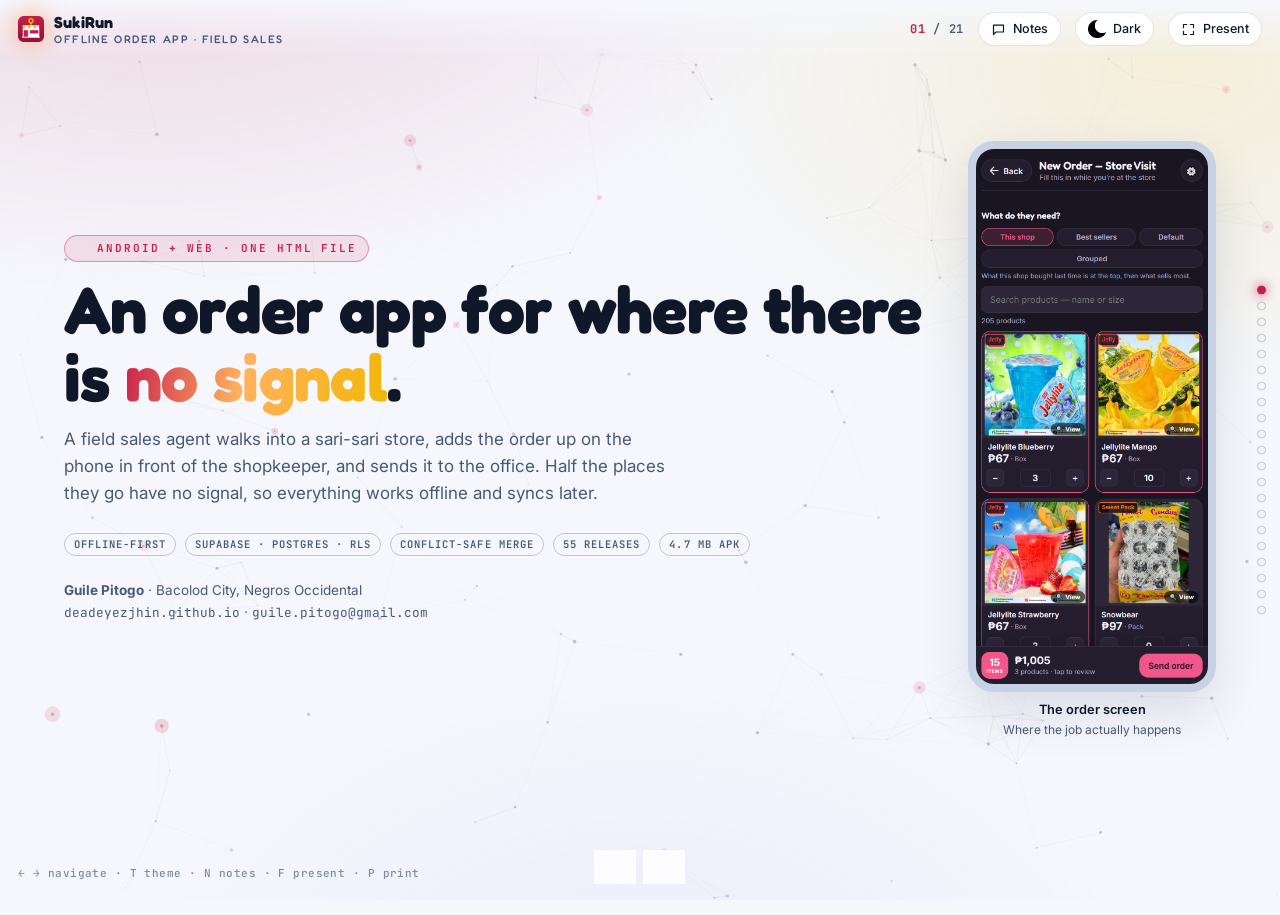
==== commit 5788bf7a: "Office slide: the screenshot at full size, not a thumbnail The desktop capture was being squeezed in" ====
--- a/sukirun/index.html
+++ b/sukirun/index.html
@@ -9,7 +9,7 @@
 <link rel="preconnect" href="https://fonts.googleapis.com">
 <link rel="preconnect" href="https://fonts.gstatic.com" crossorigin>
 <link href="https://fonts.googleapis.com/css2?family=Inter:wght@300;400;500;600;700;800&family=Fredoka:wght@400;500;600;700&family=JetBrains+Mono:wght@400;600&display=swap" rel="stylesheet">
-<link rel="stylesheet" href="deck.css?v=4">
+<link rel="stylesheet" href="deck.css?v=7">
 </head>
 <body>
 
@@ -420,14 +420,14 @@
   <div class="wrap appsplit wide">
     <div>
       <span class="eyebrow">The other end, on a desktop</span>
-      <h2>The office, the warehouse and the van</h2>
-      <p class="sub" style="max-width:58ch">The same build, opened in a browser instead of wrapped in an APK. The office IS the warehouse here — Mark as Packed and Mark as Delivered sit on this screen as well as on the delivery phone, through one shared code path.</p>
-      <div class="card" style="margin-top:12px"><div class="cardhead"><img class="icn mono" src="assets/gear.png" alt=""><h3>The list</h3></div>
-        <p class="sub" style="margin:0">Search, date window, sort and whose-orders — applied <b>before</b> the four figures at the top, so they always describe what is on screen. Status ladder Sent → Confirmed → Packed → Delivered.</p></div>
-      <div class="card" style="margin-top:10px"><div class="cardhead"><img class="icn mono" src="assets/defence.png" alt=""><h3>Undo is not cancel</h3></div>
-        <p class="sub" style="margin:0">Taking a status back reads the step to return to out of the recorded stamps — not a fixed ladder — and writes itself into the timeline. Nothing rolls back silently.</p></div>
-      <div class="card" style="margin-top:10px"><div class="cardhead"><img class="icn mono" src="assets/check.png" alt=""><h3>What changed, not who</h3></div>
-        <p class="sub" style="margin:0">Editing an order records <b>what</b> changed. "Somebody edited this" is the least useful half of the answer when the office is about to ring the number on it.</p></div>
+      <h2>The office</h2>
+      <p class="sub" style="margin-bottom:12px">The same build, opened in a browser instead of wrapped in an APK.</p>
+      <div class="card tight"><div class="cardhead"><img class="icn mono" src="assets/gear.png" alt=""><h3>The list</h3></div>
+        <p class="sub" style="margin:0">Search, date, sort and whose-orders — applied <b>before</b> the figures at the top, so they always describe what is on screen.</p></div>
+      <div class="card tight" style="margin-top:10px"><div class="cardhead"><img class="icn mono" src="assets/defence.png" alt=""><h3>Undo is not cancel</h3></div>
+        <p class="sub" style="margin:0">Taking a status back reads the step to return to out of the <b>stamps</b>, not a fixed ladder, and writes itself into the timeline.</p></div>
+      <div class="card tight" style="margin-top:10px"><div class="cardhead"><img class="icn mono" src="assets/check.png" alt=""><h3>What changed, not who</h3></div>
+        <p class="sub" style="margin:0">An edit records <b>what</b> changed. "Somebody edited this" is the useless half of the answer.</p></div>
     </div>
     <div class="shot wide">
       <div class="frame todo" data-shot="admin-orders.png">assets/screens/<br>admin-orders.png</div>
@@ -566,6 +566,6 @@
 
 </main>
 
-<script src="deck.js?v=4"></script>
+<script src="deck.js?v=7"></script>
 </body>
 </html>
--- a/sukirun/deck.css
+++ b/sukirun/deck.css
@@ -452,12 +452,14 @@
   border-style:dashed;border-color:var(--stroke-strong);
   font:500 11.5px/1.5 var(--mono);color:var(--dim);padding:14px;text-align:center;
 }
-/* the office screen is landscape, so it gets a wider column and its own ratio */
-.shot.wide{width:430px}
-.shot.wide .frame{aspect-ratio:2080/1640;border-radius:14px;border-width:6px}
-.appsplit.wide{grid-template-columns:minmax(0,1fr) 430px}
+/* The office screen is a desktop screenshot: it needs WIDTH to stay readable, so it
+   takes the larger column and the words are squeezed into a fixed one beside it. */
+.appsplit.wide{grid-template-columns:330px minmax(0,1fr)}
+.shot.wide{width:100%}
+.shot.wide .frame{aspect-ratio:820/640;border-radius:12px;border-width:5px}
+.shot.wide .frame img{object-fit:fill}
 @media (max-width:1100px){.appsplit.wide{grid-template-columns:1fr}
-  .appsplit.wide .shot{width:min(430px,100%);margin:0 auto}}
+  .appsplit.wide .shot{width:100%;margin:0}}
 
 /* a wide screenshot of the office screen, no phone frame */
 .screenwide{border:1px solid var(--stroke);border-radius:var(--radius);overflow:hidden;
@@ -481,3 +483,22 @@
 @media print{
   .appsplit{grid-template-columns:1fr .5fr;min-height:auto;page-break-inside:avoid}
 }
+
+
+/* ------------------------------------------------------------------
+   The office slide's screenshot.
+   `.appsplit .shot{width:248px}` is declared further up and has the same
+   specificity, so these have to be qualified to win. A desktop screenshot
+   needs WIDTH to stay readable: it takes the big column, the words take a
+   fixed one beside it.
+   ------------------------------------------------------------------ */
+.appsplit.wide{grid-template-columns:340px minmax(0,1fr);gap:30px}
+/* 845px keeps the capture at ~1:1, which is the point: any smaller and the office
+   screen stops being readable. 660px tall + caption clears the slide's 760px. */
+.appsplit .shot.wide{width:min(100%,845px);margin:0}
+.appsplit .shot.wide .frame{aspect-ratio:820/640;border-radius:12px;border-width:5px}
+.appsplit .shot.wide .frame img{object-fit:contain}
+@media (max-width:1100px){
+  .appsplit.wide{grid-template-columns:1fr}
+  .appsplit .shot.wide{width:100%;margin:0}
+}
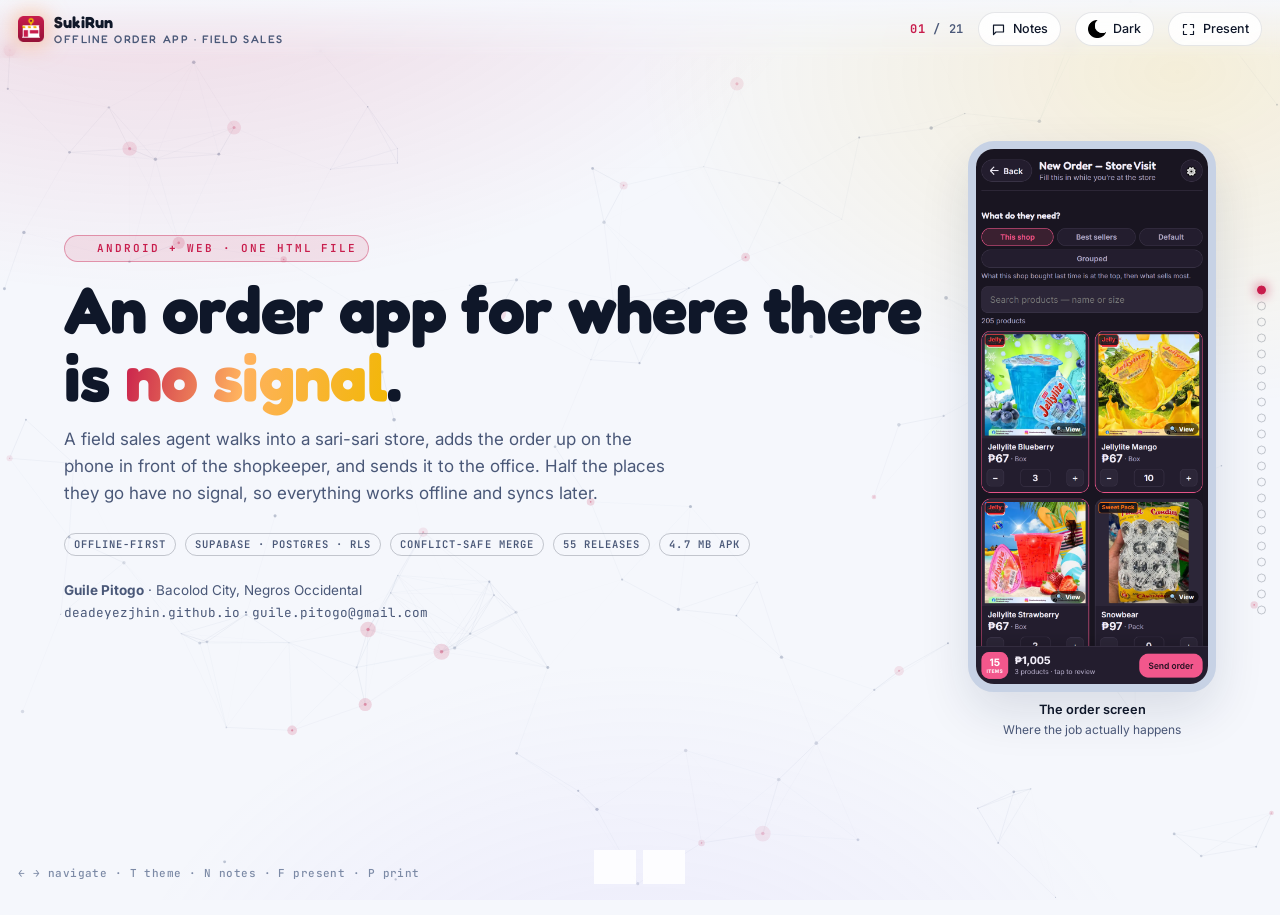
==== commit 4fc64408: "Office slide: recapture with the figures row, sized so nothing overflows Capture is 820x700 from scr" ====
--- a/sukirun/index.html
+++ b/sukirun/index.html
@@ -9,7 +9,7 @@
 <link rel="preconnect" href="https://fonts.googleapis.com">
 <link rel="preconnect" href="https://fonts.gstatic.com" crossorigin>
 <link href="https://fonts.googleapis.com/css2?family=Inter:wght@300;400;500;600;700;800&family=Fredoka:wght@400;500;600;700&family=JetBrains+Mono:wght@400;600&display=swap" rel="stylesheet">
-<link rel="stylesheet" href="deck.css?v=7">
+<link rel="stylesheet" href="deck.css?v=9">
 </head>
 <body>
 
@@ -566,6 +566,6 @@
 
 </main>
 
-<script src="deck.js?v=7"></script>
+<script src="deck.js?v=9"></script>
 </body>
 </html>
--- a/sukirun/deck.css
+++ b/sukirun/deck.css
@@ -456,7 +456,7 @@
    takes the larger column and the words are squeezed into a fixed one beside it. */
 .appsplit.wide{grid-template-columns:330px minmax(0,1fr)}
 .shot.wide{width:100%}
-.shot.wide .frame{aspect-ratio:820/640;border-radius:12px;border-width:5px}
+.shot.wide .frame{aspect-ratio:820/700;border-radius:12px;border-width:5px}
 .shot.wide .frame img{object-fit:fill}
 @media (max-width:1100px){.appsplit.wide{grid-template-columns:1fr}
   .appsplit.wide .shot{width:100%;margin:0}}
@@ -495,8 +495,8 @@
 .appsplit.wide{grid-template-columns:340px minmax(0,1fr);gap:30px}
 /* 845px keeps the capture at ~1:1, which is the point: any smaller and the office
    screen stops being readable. 660px tall + caption clears the slide's 760px. */
-.appsplit .shot.wide{width:min(100%,845px);margin:0}
-.appsplit .shot.wide .frame{aspect-ratio:820/640;border-radius:12px;border-width:5px}
+.appsplit .shot.wide{width:min(100%,820px);margin:0}
+.appsplit .shot.wide .frame{aspect-ratio:820/700;border-radius:12px;border-width:5px}
 .appsplit .shot.wide .frame img{object-fit:contain}
 @media (max-width:1100px){
   .appsplit.wide{grid-template-columns:1fr}
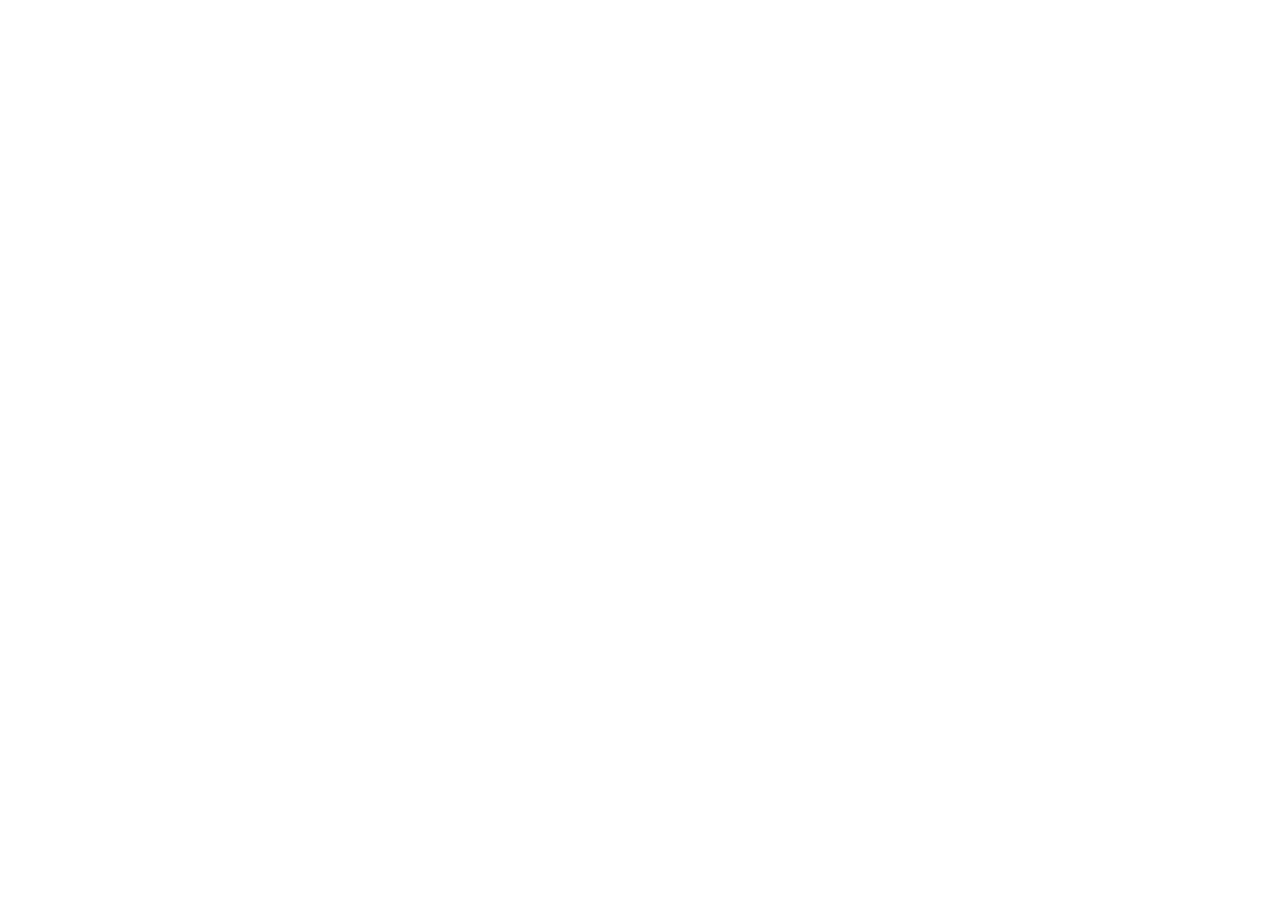
==== commit d70011a4: "SukiRun presentation moved to its own repo; /sukirun/ now redirects The deck and its live demo live " ====
--- a/sukirun/index.html
+++ b/sukirun/index.html
@@ -1,571 +1,14 @@
 <!DOCTYPE html>
-<html lang="en" data-theme="dark">
+<html lang="en">
 <head>
 <meta charset="utf-8">
-<meta name="viewport" content="width=device-width, initial-scale=1">
-<title>SukiRun — an order app for where there is no signal</title>
-<meta name="description" content="An offline-first order-taking app for field sales agents: one HTML file, five roles, Postgres row-level security, conflict-safe sync and a signed Android build. Portfolio presentation by Guile Pitogo.">
-<link rel="icon" href="assets/suki-icon.png">
-<link rel="preconnect" href="https://fonts.googleapis.com">
-<link rel="preconnect" href="https://fonts.gstatic.com" crossorigin>
-<link href="https://fonts.googleapis.com/css2?family=Inter:wght@300;400;500;600;700;800&family=Fredoka:wght@400;500;600;700&family=JetBrains+Mono:wght@400;600&display=swap" rel="stylesheet">
-<link rel="stylesheet" href="deck.css?v=9">
+<title>SukiRun — moved</title>
+<meta name="robots" content="noindex">
+<link rel="canonical" href="https://deadeyezjhin.github.io/sukirun-deck/">
+<meta http-equiv="refresh" content="0; url=https://deadeyezjhin.github.io/sukirun-deck/">
+<script>location.replace('https://deadeyezjhin.github.io/sukirun-deck/' + location.search + location.hash);</script>
 </head>
-<body>
-
-<canvas id="stars"></canvas>
-<div class="bg-wash"></div>
-<div class="progress" id="prog"></div>
-
-<header class="topbar">
-  <div class="brand">
-    <img src="assets/suki-icon.png" alt="">
-    <div>SukiRun<small>Offline order app · field sales</small></div>
-  </div>
-  <div class="spacer"></div>
-  <span class="counter" id="counter"><b>01</b> / 21</span>
-  <button class="btn" id="notesBtn" title="Toggle speaker notes (N)">
-    <svg viewBox="0 0 24 24"><path d="M4 5h16v11H8l-4 4z"/></svg><span>Notes</span>
-  </button>
-  <button class="btn" id="themeBtn" title="Toggle light / dark (T)">
-    <img class="icn tint" id="themeIcon" src="assets/sun.png" alt=""><span id="themeLabel">Light</span>
-  </button>
-  <button class="btn" id="fsBtn" title="Fullscreen (F)">
-    <svg viewBox="0 0 24 24"><path d="M4 9V4h5M20 9V4h-5M4 15v5h5M20 15v5h-5"/></svg><span>Present</span>
-  </button>
-</header>
-
-<nav class="rail" id="rail"></nav>
-
-<div class="navarrows">
-  <button class="btn" id="prevBtn"><svg viewBox="0 0 24 24"><path d="M15 5l-7 7 7 7"/></svg></button>
-  <button class="btn" id="nextBtn"><svg viewBox="0 0 24 24"><path d="M9 5l7 7-7 7"/></svg></button>
-</div>
-<div class="hint">← → navigate · T theme · N notes · F present · P print</div>
-
-<main class="deck" id="deck">
-
-<!-- ═══════════ 01 · COVER ═══════════ -->
-<section class="slide" data-title="Cover">
-  <div class="wrap appsplit">
-    <div>
-      <span class="eyebrow"><img class="icn tint" style="width:13px;height:13px" src="assets/star.png" alt="">Android + Web · one HTML file</span>
-      <h1>An order app for where there is <span class="grad">no signal</span>.</h1>
-      <p class="sub" style="max-width:56ch">A field sales agent walks into a sari-sari store, adds the order up on the phone in front of the shopkeeper, and sends it to the office. Half the places they go have no signal, so everything works offline and syncs later.</p>
-      <div class="cover-badges">
-        <span class="pill">Offline-first</span>
-        <span class="pill">Supabase · Postgres · RLS</span>
-        <span class="pill">Conflict-safe merge</span>
-        <span class="pill">55 releases</span>
-        <span class="pill">4.7 MB APK</span>
-      </div>
-      <p class="sub" style="margin-top:24px;font-size:13.5px">
-        <b>Guile Pitogo</b> · Bacolod City, Negros Occidental<br>
-        <span class="mono">deadeyezjhin.github.io</span> · <span class="mono">guile.pitogo@gmail.com</span>
-      </p>
-    </div>
-    <div class="shot">
-      <div class="frame todo" data-shot="cover.png">assets/screens/<br>cover.png</div>
-      <div class="cap"><b>The order screen</b>Where the job actually happens</div>
-    </div>
-  </div>
-  <div class="speaker"><b>Speaker</b>Open on the problem, not the stack. The app is a calculator you can hand to a shopkeeper — everything technical exists to keep that one moment honest.</div>
-</section>
-
-<!-- ═══════════ 02 · AGENDA ═══════════ -->
-<section class="slide" data-title="Agenda">
-  <div class="wrap">
-    <span class="eyebrow">What this covers</span>
-    <h2>Twenty-one slides, three questions</h2>
-    <p class="sub">What the work looked like before · what the app does about it · what it took to build.</p>
-    <div class="grid g3">
-      <div class="card"><div class="cardhead"><img class="icn mono" src="assets/info.png" alt=""><h3>The problem</h3></div>
-        <ul class="clean">
-          <li>Orders read off a phone and retyped by hand</li>
-          <li>No signal in half the shops</li>
-          <li>The total worked out twice, by two people</li>
-        </ul></div>
-      <div class="card"><div class="cardhead"><img class="icn mono" src="assets/lightning.png" alt=""><h3>The app, screen by screen</h3></div>
-        <ul class="clean">
-          <li>Taking an order, start to finish</li>
-          <li>The paste that goes in the group chat</li>
-          <li>Shops, the map, the day, the office</li>
-        </ul></div>
-      <div class="card"><div class="cardhead"><img class="icn mono" src="assets/gear.png" alt=""><h3>The engineering</h3></div>
-        <ul class="clean">
-          <li>Offline-first sync and conflict merge</li>
-          <li>Roles enforced in the database, not the screen</li>
-          <li>One HTML file to a signed APK</li>
-          <li>What I chose <b>not</b> to build</li>
-        </ul></div>
-    </div>
-  </div>
-</section>
-
-<!-- ═══════════ 03 · THE PROBLEM ═══════════ -->
-<section class="slide" data-title="The problem">
-  <div class="wrap">
-    <span class="eyebrow">Before</span>
-    <h2>The order was typed out <span class="grad">three times</span></h2>
-    <p class="sub">A distributor in Bacolod City. Field agents visit sari-sari stores and take orders for noodles and confectionery.</p>
-    <div class="grid g3">
-      <div class="card"><div class="cardhead"><img class="icn mono" src="assets/cross.png" alt=""><h3>In the shop</h3></div>
-        <p class="sub" style="margin:0">Items written in a notebook, the total worked out on a phone calculator. If the shopkeeper changed their mind, the whole column was added up again.</p></div>
-      <div class="card"><div class="cardhead"><img class="icn mono" src="assets/cross.png" alt=""><h3>In the group chat</h3></div>
-        <p class="sub" style="margin:0">The same order typed into Messenger, numbered by hand — <span class="mono">1. …</span>, <span class="mono">2. …</span> — while standing in the street.</p></div>
-      <div class="card"><div class="cardhead"><img class="icn mono" src="assets/cross.png" alt=""><h3>At the warehouse</h3></div>
-        <p class="sub" style="margin:0">Read off Messenger and retyped again to be picked and packed. Three chances for a number to change on the way.</p></div>
-    </div>
-    <div class="note" style="margin-top:16px">
-      <b>The lesson that generalises:</b> anything that makes somebody redo work by hand is worth killing. That is the whole brief.
-    </div>
-  </div>
-  <div class="speaker"><b>Speaker</b>Do not oversell this. The app did not replace a system — there was no system. It replaced a notebook and a calculator.</div>
-</section>
-
-<!-- ═══════════ 04 · WHAT IT IS ═══════════ -->
-<section class="slide" data-title="What it is">
-  <div class="wrap appsplit">
-    <div>
-      <span class="eyebrow">Shape of the thing</span>
-      <h2>One HTML file, two runtimes, five roles</h2>
-      <div class="grid g2" style="margin-top:14px">
-        <div class="card"><div class="cardhead"><img class="icn mono" src="assets/layer-up.png" alt=""><h3>One file, two runtimes</h3></div>
-          <ul class="clean">
-            <li>Markup, styles, logic and product photographs inlined into a single HTML document by a Python build script</li>
-            <li>No framework, no bundler, no runtime dependency</li>
-            <li><b>Android</b> — that file in a WebView wrapper, signed, 4.7 MB</li>
-            <li><b>Browser</b> — the office opens the same build on a desktop</li>
-          </ul></div>
-        <div class="card"><div class="cardhead"><img class="icn mono" src="assets/crown.png" alt=""><h3>Five roles, one account</h3></div>
-          <ul class="clean">
-            <li>Field Agent — visits shops, takes orders</li>
-            <li>Store owner — orders directly</li>
-            <li>Admin / Secretary — reviews, calls, confirms</li>
-            <li>Warehouse — products, prices, pictures</li>
-            <li>Delivery — packs and delivers</li>
-          </ul></div>
-      </div>
-    </div>
-    <div class="shot">
-      <div class="frame todo" data-shot="roles.png">assets/screens/<br>roles.png</div>
-      <div class="cap"><b>The door</b>What the account is allowed to be</div>
-    </div>
-  </div>
-</section>
-
-<!-- ═══════════ 05 · PICK THE PRODUCTS ═══════════ -->
-<section class="slide" data-title="Pick the products">
-  <div class="wrap appsplit">
-    <div>
-      <span class="eyebrow">Step one</span>
-      <h2>Pick the products</h2>
-      <p class="sub" style="max-width:60ch">Two hundred products, a photograph on every card, and a running total that never leaves the bottom of the screen. The phone is often in the shopkeeper's hands, so the grid has to be readable by someone who has never seen the app.</p>
-      <ul class="clean" style="margin-top:6px">
-        <li><b>This shop</b> puts what they bought last time at the top — then <b>Best sellers</b>, <b>Grouped</b>, <b>Default</b>, and a search box.</li>
-        <li>Type a quantity or tap <span class="mono">−</span> / <span class="mono">+</span>. A redraw never steals the keyboard mid-entry.</li>
-        <li>The form is <b>blank every time</b>. Nothing carries over from the last shop, because a shopkeeper must never see another shop's order.</li>
-        <li>A price the office changes while the form is open updates the card <b>and</b> says so at the top. Typed quantities survive.</li>
-      </ul>
-    </div>
-    <div class="shot">
-      <div class="frame todo" data-shot="order-form.png">assets/screens/<br>order-form.png</div>
-      <div class="cap"><b>New Order — Store Visit</b>Photo grid, typed quantities</div>
-    </div>
-  </div>
-  <div class="speaker"><b>Speaker</b>Anyone can add a cart to a page. The interesting work is what happens when the data moves while a stranger is holding the phone.</div>
-</section>
-
-<!-- ═══════════ 06 · THE BASKET ═══════════ -->
-<section class="slide" data-title="The basket">
-  <div class="wrap appsplit">
-    <div>
-      <span class="eyebrow">Step two</span>
-      <h2>Check the basket</h2>
-      <p class="sub" style="max-width:60ch">The running-total bar opens the basket. Every line is editable without leaving it, and each line carries its own unit.</p>
-      <ul class="clean" style="margin-top:6px">
-        <li><b>Sold as</b> — the same product by piece, pack, box or case. The unit and the price are frozen onto the line, so a price list rewritten next month cannot rewrite what a shopkeeper agreed to today.</li>
-        <li>Quantities change in place; only the numbers refresh, so the list never jumps under a thumb.</li>
-        <li>Three ways out: <b>Send order to office</b>, <b>Keep adding</b>, or <b>Copy order summary</b> — with the paste number beside it.</li>
-      </ul>
-    </div>
-    <div class="shot">
-      <div class="frame todo" data-shot="cart.png">assets/screens/<br>cart.png</div>
-      <div class="cap"><b>Your order</b>Every line editable, each with its own unit</div>
-    </div>
-  </div>
-</section>
-
-<!-- ═══════════ 07 · SEND OR COPY ═══════════ -->
-<section class="slide" data-title="Send or copy">
-  <div class="wrap appsplit">
-    <div>
-      <span class="eyebrow">Step three</span>
-      <h2>Send it, or copy it, or both</h2>
-      <p class="sub" style="max-width:60ch">The summary, then the shop's details, then the way out. The order comes first and the paperwork comes after — the form used to open on five empty boxes, with the thing you are actually doing underneath them.</p>
-      <ul class="clean" style="margin-top:6px">
-        <li><b>Send order to office</b> writes it locally first and queues it. A dead zone never costs an order.</li>
-        <li>Send with a detail missing and the form glides down and puts that box in the middle of the screen, instead of jumping.</li>
-        <li><b>Nothing is silent.</b> Walk away half-done and an amber card follows you onto every screen, naming the shop, until you send it, clear it, or throw it away.</li>
-      </ul>
-    </div>
-    <div class="shot">
-      <div class="frame todo" data-shot="summary.png">assets/screens/<br>summary.png</div>
-      <div class="cap"><b>Order summary</b>Then the shop details, then out</div>
-    </div>
-  </div>
-</section>
-
-<!-- ═══════════ 08 · THE PASTE ═══════════ -->
-<section class="slide" data-title="The paste">
-  <div class="wrap">
-    <span class="eyebrow">The feature that gets used most</span>
-    <h2>The paste <span class="grad">is</span> the product</h2>
-    <p class="sub">What actually leaves the app is a Messenger message. Some agents never press Send at all — they add the order up, copy it, paste it in the group chat, and that was the visit. So the copied text is a designed artefact, not a debug dump.</p>
-    <div class="grid g2">
-      <div class="card">
-        <div class="cardhead"><img class="icn mono" src="assets/star.png" alt=""><h3>What Copy summary produces</h3></div>
-<pre class="mono" style="margin:0;font-size:12.4px;line-height:1.65;white-space:pre-wrap;color:var(--text)">3. Aling Nena Store
-Contact: Nena Santos (09XX XXX XXXX)
-Address: Purok 3, Barangay Alijis — beside the chapel
-
-Misua 45g x3 Pack = ₱153
-Taochiam 45g x3 Pack = ₱153
-Molo Taochiam x10 Pack = ₱240
-TOTAL: ₱546</pre>
-      </div>
-      <div class="card"><div class="cardhead"><img class="icn mono" src="assets/gear.png" alt=""><h3>Three decisions in that block</h3></div>
-        <ul class="clean">
-          <li><b>No map link.</b> A <span class="mono">maps.google.com</span> URL unfurls in Messenger into a preview card that buries the order it was attached to. Removed after watching it happen.</li>
-          <li><b>The leading number.</b> The group chat numbers orders by hand; on a phone that means scrolling the message box back to the top after pasting. The app types it, with a <span class="mono">‹ 3 ›</span> stepper beside the button.</li>
-          <li><b>One generator.</b> Every copy, share and report path runs through the same function, so two screens can never drift apart.</li>
-        </ul></div>
-    </div>
-  </div>
-  <div class="speaker"><b>Speaker</b>The number is stored on the phone only — never synced, never sent to the office. It is where this phone got to today, not a fact about the order.</div>
-</section>
-
-<!-- ═══════════ 09 · OFFLINE ═══════════ -->
-<section class="slide" data-title="Offline-first">
-  <div class="wrap">
-    <span class="eyebrow">The hard part</span>
-    <h2>Offline-first, not offline-tolerant</h2>
-    <p class="sub">Every write lands on the phone first and is queued. The network is an optimisation, never a precondition.</p>
-    <div class="grid g4">
-      <div class="card tight"><div class="kpi acc">1</div><div class="lbl">Write hits local storage — the order exists</div></div>
-      <div class="card tight"><div class="kpi acc">2</div><div class="lbl">Queued as dirty, with a badge saying what is waiting</div></div>
-      <div class="card tight"><div class="kpi acc">3</div><div class="lbl">Signal returns → push over Supabase RPCs</div></div>
-      <div class="card tight"><div class="kpi acc">4</div><div class="lbl">Pull merges what other phones did meanwhile</div></div>
-    </div>
-    <div class="grid g3" style="margin-top:14px">
-      <div class="card"><div class="cardhead"><img class="icn mono" src="assets/padlock.png" alt=""><h3>What is stored where</h3></div>
-        <ul class="clean">
-          <li><b>localStorage</b> — orders, shops, prices, settings</li>
-          <li><b>IndexedDB</b> — photographs and map tiles, because they would blow the 5 MB quota in a week</li>
-          <li><b>Supabase Storage</b> — shop pictures that need to reach other phones</li>
-        </ul></div>
-      <div class="card"><div class="cardhead"><img class="icn mono" src="assets/stopwatch.png" alt=""><h3>What works with no signal</h3></div>
-        <ul class="clean">
-          <li>The whole catalogue, with photographs</li>
-          <li>Taking, editing and copying an order</li>
-          <li>The map, from cached tiles</li>
-          <li>Nearest shops, from GPS alone</li>
-        </ul></div>
-      <div class="card"><div class="cardhead"><img class="icn mono" src="assets/warning.png" alt=""><h3>The honest counter</h3></div>
-        <p class="sub" style="margin:0">"Waiting to send" counts what is <b>genuinely unsent from this phone</b> — not the queue length. A shop pulled down from the office was being re-queued to push straight back, and the badge read "40 waiting" on a phone with nothing of its own to send.</p></div>
-    </div>
-  </div>
-</section>
-
-<!-- ═══════════ 10 · MERGE ═══════════ -->
-<section class="slide" data-title="Merge, not overwrite">
-  <div class="wrap">
-    <span class="eyebrow">Two phones, one row</span>
-    <h2>Per-row merge, not last-write-wins</h2>
-    <p class="sub">Four people, four phones, everyone offline at different times. Last-write-wins silently destroys a colleague's work, and nobody finds out until a delivery goes to the wrong address.</p>
-    <div class="grid g3">
-      <div class="card"><div class="cardhead"><img class="icn mono" src="assets/multi-star.png" alt=""><h3>Field-level rules</h3></div>
-        <p class="sub" style="margin:0">A merge decides per field, not per row. The office wins on names, pins and shop details; the phone wins on what it typed. Payments are merged server-side, so two phones recording against one order cannot lose one.</p></div>
-      <div class="card"><div class="cardhead"><img class="icn mono" src="assets/encrypted.png" alt=""><h3>Tombstones</h3></div>
-        <p class="sub" style="margin:0">A deleted order, shop or product leaves a marker so the deletion actually propagates. A tombstone for something a phone has never seen is still remembered — otherwise the row arrives later and comes back from the dead.</p></div>
-      <div class="card"><div class="cardhead"><img class="icn mono" src="assets/defence.png" alt=""><h3>A versioned repair</h3></div>
-        <p class="sub" style="margin:0">The merge rules carry a <span class="mono">REPAIR_ID</span>. Change them in a way that could have dropped data and the id is bumped, so a phone that already lost rows re-asks the office <b>once</b> — instead of never asking again.</p></div>
-    </div>
-    <div class="note" style="margin-top:16px">
-      <b>Why it is written down:</b> these people know each other socially. Deleting a friend's real work is worse than a bug.
-    </div>
-  </div>
-  <div class="speaker"><b>Speaker</b>If a recruiter asks one technical question about this project, it will be this slide. Be ready to talk through a concrete conflict.</div>
-</section>
-
-<!-- ═══════════ 11 · ROLES AND ACCESS ═══════════ -->
-<section class="slide" data-title="Roles and access">
-  <div class="wrap appsplit">
-    <div>
-      <span class="eyebrow">Access</span>
-      <h2>Enforced in the database, not the screen</h2>
-      <p class="sub" style="max-width:60ch">Every staff phone holds a copy of the company's orders and shops. Hiding a card is not security, so the rules live in Postgres.</p>
-      <div class="grid g2" style="margin-top:12px">
-        <div class="card"><div class="cardhead"><img class="icn mono" src="assets/padlock.png" alt=""><h3>How</h3></div>
-          <ul class="clean">
-            <li>Row-level security on <b>all eight tables</b></li>
-            <li>Every write goes through a <span class="mono">security definer</span> function — 29 of them; no table is writable directly</li>
-            <li>An optional 4-digit PIN on the Admin door</li>
-            <li>An on/off switch per person, so a lost phone stops reaching the shared list</li>
-          </ul></div>
-        <div class="card"><div class="cardhead"><img class="icn mono" src="assets/info.png" alt=""><h3>Who sees what</h3></div>
-          <ul class="clean">
-            <li><b>Agent</b> — their own orders and their own book of shops</li>
-            <li><b>Store owner</b> — their own orders, nothing else</li>
-            <li><b>Warehouse</b> — prices, pictures, groups. No Admin.</li>
-            <li><b>Admin</b> — everything, including roles</li>
-          </ul></div>
-      </div>
-    </div>
-    <div class="shot">
-      <div class="frame todo" data-shot="settings.png">assets/screens/<br>settings.png</div>
-      <div class="cap"><b>Settings</b>The shared list, the account, the PIN</div>
-    </div>
-  </div>
-</section>
-
-<!-- ═══════════ 12 · THE CATALOGUE ═══════════ -->
-<section class="slide" data-title="The catalogue">
-  <div class="wrap">
-    <span class="eyebrow">Products</span>
-    <h2>Two hundred products, and the price you agreed</h2>
-    <div class="grid g3">
-      <div class="card tight"><div class="kpi acc">200+</div><div class="lbl">Products in the live catalogue</div></div>
-      <div class="card tight"><div class="kpi acc">76</div><div class="lbl">With photographs, inside the APK</div></div>
-      <div class="card tight"><div class="kpi acc">4</div><div class="lbl">Ways to sell one product: piece · pack · box · case</div></div>
-    </div>
-    <div class="grid g2" style="margin-top:14px">
-      <div class="card"><div class="cardhead"><img class="icn mono" src="assets/fire.png" alt=""><h3>The price is frozen onto the line</h3></div>
-        <p class="sub" style="margin:0">The unit and the price travel with the order line, not with the product. The office can rewrite the price list next month and it cannot rewrite what a shopkeeper agreed to today. That is one line of thought and about forty of code, and it is the difference between a catalogue and a record.</p></div>
-      <div class="card"><div class="cardhead"><img class="icn mono" src="assets/layer-up.png" alt=""><h3>Keeping it true</h3></div>
-        <ul class="clean">
-          <li>Prices published from the office and pulled by every phone</li>
-          <li>Groups and folders, hidden products, delete and bring back</li>
-          <li>A hidden or deleted product already on an unsent order stays, and is marked</li>
-          <li>Removals travel to other phones as tombstones</li>
-        </ul></div>
-    </div>
-  </div>
-</section>
-
-<!-- ═══════════ 13 · SHOPS ═══════════ -->
-<section class="slide" data-title="Shops and visits">
-  <div class="wrap appsplit">
-    <div>
-      <span class="eyebrow">The round</span>
-      <h2>Who has gone quiet</h2>
-      <p class="sub" style="max-width:60ch">Every shop carries its owner, contact, address, landmark, GPS pin, photograph, order history and running balance. Added on one phone, visible on all of them.</p>
-      <ul class="clean" style="margin-top:6px">
-        <li><b>Due for a visit</b> — a shop nobody has ordered from, or marked visited, in N days. The threshold is the agent's to set.</li>
-        <li>A blue strip for the agent, a count for the office. The reminder belongs to whoever does the walking.</li>
-        <li><b>I already visited</b> closes the loop without needing an order — a visit that sold nothing is still a visit.</li>
-        <li>Sort A–Z or by <b>Nearest</b>, which works from GPS alone with no signal at all.</li>
-      </ul>
-    </div>
-    <div class="shot">
-      <div class="frame todo" data-shot="stores.png">assets/screens/<br>stores.png</div>
-      <div class="cap"><b>Stores</b>The round, and who is overdue</div>
-    </div>
-  </div>
-</section>
-
-<!-- ═══════════ 14 · THE MAP ═══════════ -->
-<section class="slide" data-title="The map">
-  <div class="wrap appsplit">
-    <div>
-      <span class="eyebrow">Offline</span>
-      <h2>A map that still draws with no signal</h2>
-      <p class="sub" style="max-width:60ch">MapLibre GL over OpenFreeMap tiles, with the tiles cached into IndexedDB as they are fetched. Once an area has been seen, it keeps working in the dead zones.</p>
-      <ul class="clean" style="margin-top:6px">
-        <li>Pin a shop from the Stores tab or while taking the order; correct the pin later.</li>
-        <li>Overdue shops carry a different pin, so the round can be planned by looking.</li>
-        <li>No map link ever goes into the copied order — in Messenger it unfurls into a card that buries the order.</li>
-        <li>Nearest-shops is computed from raw GPS, so it answers even when nothing will load.</li>
-      </ul>
-    </div>
-    <div class="shot">
-      <div class="frame todo" data-shot="map.png">assets/screens/<br>map.png</div>
-      <div class="cap"><b>Stores map</b>Cached tiles, pinned shops</div>
-    </div>
-  </div>
-</section>
-
-<!-- ═══════════ 15 · THE DAY ═══════════ -->
-<section class="slide" data-title="The day">
-  <div class="wrap appsplit">
-    <div>
-      <span class="eyebrow">My profile</span>
-      <h2>What the day came to</h2>
-      <p class="sub" style="max-width:60ch">The count, the money, the month against the target. This is the screen an agent actually checks — and the one that decided several features would never be built.</p>
-      <ul class="clean" style="margin-top:6px">
-        <li><b>Only orders that were sent count</b>, and the screen says so. A copied-but-unsent order was the visit, but it was not a sale.</li>
-        <li>The monthly target is set by the office in Admin → Team, and shown as progress, not as a scolding.</li>
-        <li>A one-line strip of the same figures sits halfway down the order form, so the day is visible without leaving the shop.</li>
-      </ul>
-    </div>
-    <div class="shot">
-      <div class="frame todo" data-shot="profile.png">assets/screens/<br>profile.png</div>
-      <div class="cap"><b>My profile</b>Today, this month, the target</div>
-    </div>
-  </div>
-</section>
-
-<!-- ═══════════ 16 · THE OFFICE ═══════════ -->
-<section class="slide" data-title="The office">
-  <div class="wrap appsplit wide">
-    <div>
-      <span class="eyebrow">The other end, on a desktop</span>
-      <h2>The office</h2>
-      <p class="sub" style="margin-bottom:12px">The same build, opened in a browser instead of wrapped in an APK.</p>
-      <div class="card tight"><div class="cardhead"><img class="icn mono" src="assets/gear.png" alt=""><h3>The list</h3></div>
-        <p class="sub" style="margin:0">Search, date, sort and whose-orders — applied <b>before</b> the figures at the top, so they always describe what is on screen.</p></div>
-      <div class="card tight" style="margin-top:10px"><div class="cardhead"><img class="icn mono" src="assets/defence.png" alt=""><h3>Undo is not cancel</h3></div>
-        <p class="sub" style="margin:0">Taking a status back reads the step to return to out of the <b>stamps</b>, not a fixed ladder, and writes itself into the timeline.</p></div>
-      <div class="card tight" style="margin-top:10px"><div class="cardhead"><img class="icn mono" src="assets/check.png" alt=""><h3>What changed, not who</h3></div>
-        <p class="sub" style="margin:0">An edit records <b>what</b> changed. "Somebody edited this" is the useless half of the answer.</p></div>
-    </div>
-    <div class="shot wide">
-      <div class="frame todo" data-shot="admin-orders.png">assets/screens/<br>admin-orders.png</div>
-      <div class="cap"><b>Admin → Orders</b>The office screen, on a desktop</div>
-    </div>
-  </div>
-</section>
-
-<!-- ═══════════ 17 · SHIPPING ═══════════ -->
-<section class="slide" data-title="Shipping it">
-  <div class="wrap">
-    <span class="eyebrow">From source to a phone in a shop</span>
-    <h2>Shipping it</h2>
-    <div class="grid g4">
-      <div class="card tight"><div class="kpi acc">1</div><div class="lbl"><span class="mono">build.py</span> inlines styles, logic and photographs into one HTML file</div></div>
-      <div class="card tight"><div class="kpi acc">2</div><div class="lbl"><span class="mono">build_apk.py</span> compiles, dexes, aligns and signs the APK</div></div>
-      <div class="card tight"><div class="kpi acc">3</div><div class="lbl"><span class="mono">release.py</span> writes <span class="mono">update.json</span> with the version, size and SHA-256</div></div>
-      <div class="card tight"><div class="kpi acc">4</div><div class="lbl">Published to GitHub Releases — the address every phone checks</div></div>
-    </div>
-    <div class="grid g2" style="margin-top:14px">
-      <div class="card"><div class="cardhead"><img class="icn mono" src="assets/badge.png" alt=""><h3>How a phone updates itself</h3></div>
-        <p class="sub" style="margin:0">The app reads <span class="mono">update.json</span> from <span class="mono">/releases/latest/download/</span>, compares the version code against its own and offers the download. That URL is baked into the APK once and never changes, because GitHub keeps <span class="mono">latest</span> pointing at the newest release forever.</p></div>
-      <div class="card"><div class="cardhead"><img class="icn mono" src="assets/warning.png" alt=""><h3>The rule that had to be learned</h3></div>
-        <p class="sub" style="margin:0"><span class="mono">update.json</span> carries one release's notes. A phone that skipped the version before this one is told nothing about it — so when the previous release may not be installed yet, its notes are merged in before uploading. Missed three times before it was written down.</p></div>
-    </div>
-  </div>
-</section>
-
-<!-- ═══════════ 18 · NOT BUILT ═══════════ -->
-<section class="slide" data-title="What I did not build">
-  <div class="wrap">
-    <span class="eyebrow">The slide I am proudest of</span>
-    <h2>What I chose <span class="grad">not</span> to build</h2>
-    <p class="sub">Every one of these was asked for, or was obviously next. Each was measured against the real data first, and each would have drawn an empty screen.</p>
-    <div class="grid g3">
-      <div class="card"><div class="cardhead"><img class="icn mono" src="assets/cross.png" alt=""><h3>Killed by the numbers</h3></div>
-        <ul class="clean">
-          <li>The delivery map</li>
-          <li>Money owed, as a screen of its own</li>
-          <li>Anything after "packed"</li>
-          <li>Reports for the boss</li>
-          <li>Undo sending an order</li>
-          <li>Discounts and free items</li>
-        </ul></div>
-      <div class="card"><div class="cardhead"><img class="icn mono" src="assets/info.png" alt=""><h3>Parked with a reason</h3></div>
-        <p class="sub" style="margin:0 0 8px"><b>Push notifications.</b> They need Firebase Cloud Messaging plus something server-side to send them. The wrapper has no Firebase and the app has no realtime — measured, not guessed. A phase of its own.</p>
-        <p class="sub" style="margin:0">What ships instead: the app checks on open and puts a count on the tab. "3 new."</p></div>
-      <div class="card"><div class="cardhead"><img class="icn mono" src="assets/crown.png" alt=""><h3>Why this matters</h3></div>
-        <p class="sub" style="margin:0">Four people use this app. A feature that only pays off once everybody is on it does not pay off. Each parked idea is recorded with <b>the number that parked it</b> — not with a shrug — so the argument does not have to be had twice.</p></div>
-    </div>
-  </div>
-  <div class="speaker"><b>Speaker</b>This is the answer to "how do you decide what to build?" — measure first, and write the number down next to the decision.</div>
-</section>
-
-<!-- ═══════════ 19 · NUMBERS ═══════════ -->
-<section class="slide" data-title="By the numbers">
-  <div class="wrap">
-    <span class="eyebrow">Measured, not remembered</span>
-    <h2>By the numbers</h2>
-    <div class="grid g4">
-      <div class="card tight"><div class="kpi acc">13,500</div><div class="lbl">Lines of JavaScript · 513 functions</div></div>
-      <div class="card tight"><div class="kpi acc">3,900</div><div class="lbl">Lines of PostgreSQL across 24 migrations</div></div>
-      <div class="card tight"><div class="kpi acc">8 / 29</div><div class="lbl">Tables and functions · RLS on every table</div></div>
-      <div class="card tight"><div class="kpi acc">55</div><div class="lbl">Releases, each one installed by hand</div></div>
-    </div>
-    <div class="grid g4" style="margin-top:14px">
-      <div class="card tight"><div class="kpi">4.7 MB</div><div class="lbl">Signed APK, photographs included</div></div>
-      <div class="card tight"><div class="kpi">200+</div><div class="lbl">Products in the catalogue</div></div>
-      <div class="card tight"><div class="kpi">0</div><div class="lbl">Frameworks · 0 build step for the app itself</div></div>
-      <div class="card tight"><div class="kpi">₱0</div><div class="lbl">Running cost — free tiers throughout</div></div>
-    </div>
-  </div>
-</section>
-
-<!-- ═══════════ 20 · STACK ═══════════ -->
-<section class="slide" data-title="Stack">
-  <div class="wrap">
-    <span class="eyebrow">What it is made of</span>
-    <h2>Stack</h2>
-    <div class="grid g3">
-      <div class="card"><div class="cardhead"><img class="icn mono" src="assets/layer-up.png" alt=""><h3>Front end</h3></div>
-        <ul class="clean">
-          <li>Vanilla JavaScript — no framework, no bundler</li>
-          <li>CSS custom properties, light and dark</li>
-          <li>IndexedDB for photographs and map tiles</li>
-          <li>MapLibre GL · OpenFreeMap</li>
-        </ul></div>
-      <div class="card"><div class="cardhead"><img class="icn mono" src="assets/encrypted.png" alt=""><h3>Back end</h3></div>
-        <ul class="clean">
-          <li>Supabase — Postgres, Auth, Storage</li>
-          <li>Row-level security on every table</li>
-          <li>29 <span class="mono">security definer</span> functions</li>
-          <li>24 hand-written SQL migrations</li>
-        </ul></div>
-      <div class="card"><div class="cardhead"><img class="icn mono" src="assets/gear.png" alt=""><h3>Build and ship</h3></div>
-        <ul class="clean">
-          <li>Python build, catalogue and release tooling</li>
-          <li>Android WebView wrapper · <span class="mono">aapt2</span> · <span class="mono">d8</span> · <span class="mono">apksigner</span></li>
-          <li>Git · GitHub Releases as the update channel</li>
-        </ul></div>
-    </div>
-  </div>
-</section>
-
-<!-- ═══════════ 21 · THANK YOU ═══════════ -->
-<section class="slide" data-title="Thank you">
-  <div class="wrap" style="display:flex;flex-direction:column;justify-content:center;min-height:calc(100vh - 170px)">
-    <span class="eyebrow"><img class="icn tint" style="width:13px;height:13px" src="assets/star.png" alt="">SukiRun</span>
-    <h1>Built for four people, <span class="grad">properly</span>.</h1>
-    <p class="sub" style="max-width:62ch">No framework, no server, no signal required. The interesting constraints were not technical — they were a phone in a stranger's hand and four colleagues who know each other.</p>
-    <div class="grid g3" style="margin-top:22px">
-      <div class="card"><div class="cardhead"><h3>Guile Pitogo</h3></div>
-        <ul class="clean">
-          <li>Bacolod City, Negros Occidental</li>
-          <li><span class="mono">guile.pitogo@gmail.com</span></li>
-          <li><span class="mono">0968 766 7688</span></li>
-        </ul></div>
-      <div class="card"><div class="cardhead"><h3>More work</h3></div>
-        <ul class="clean">
-          <li><span class="mono">deadeyezjhin.github.io</span></li>
-          <li>Kokoro SRT Studio — browser TTS with word-level captions</li>
-          <li>Shindo Thumbnail Maker</li>
-        </ul></div>
-      <div class="card"><div class="cardhead"><h3>Also</h3></div>
-        <ul class="clean">
-          <li>Two independent networks, designed and remotely run</li>
-          <li>pfSense · OpenWrt · VLANs · FQ-CoDel</li>
-          <li>YouTube — 15,000+ subscribers</li>
-        </ul></div>
-    </div>
-    <p class="sub" style="margin-top:18px;font-size:12.5px;color:var(--dim)">
-      Screenshots use invented shops and orders. No real customer, shop or total appears in this deck.
-    </p>
-  </div>
-</section>
-
-</main>
-
-<script src="deck.js?v=9"></script>
+<body style="font-family:system-ui,sans-serif;background:#05070f;color:#e8eeff;padding:40px">
+<p>The SukiRun presentation has moved to <a style="color:#ff4d7e" href="https://deadeyezjhin.github.io/sukirun-deck/">deadeyezjhin.github.io/sukirun-deck</a>.</p>
 </body>
 </html>
